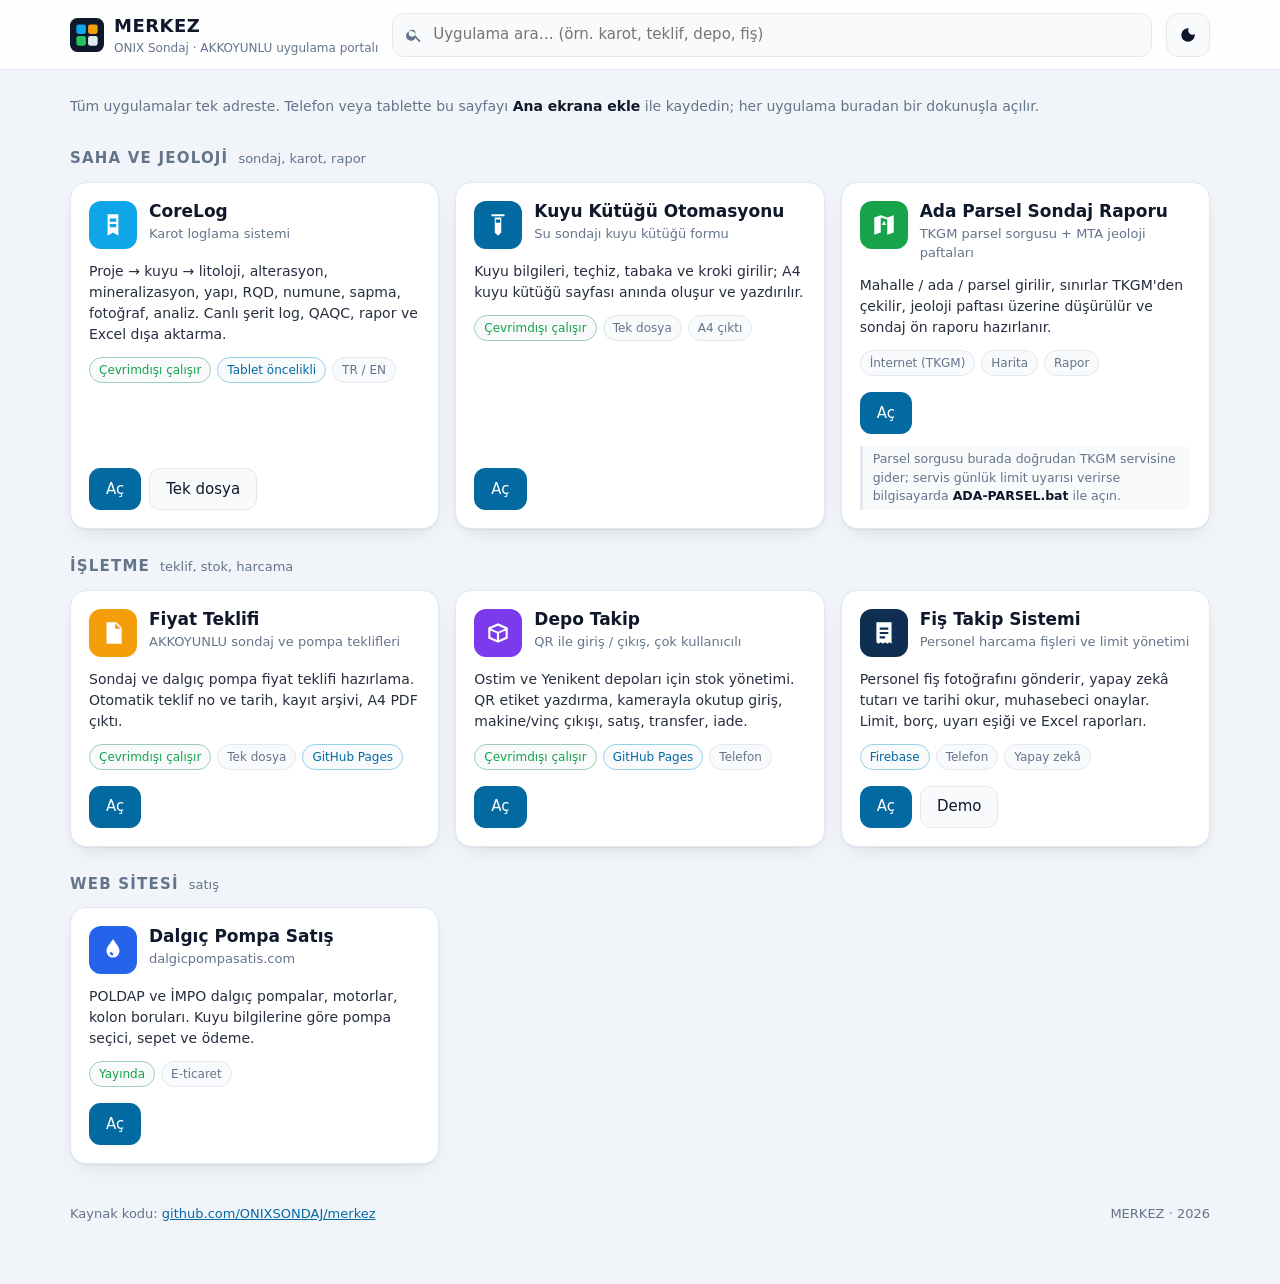
==== index.html @ 45be014b "MERKEZ portali: CoreLog, Kuyu Kutugu, Ada Parsel, Fis Takip demo ve canli uygulama baglantilari Co-A" ====
<!DOCTYPE html>
<html lang="tr">
<head>
<meta charset="UTF-8">
<meta name="viewport" content="width=device-width, initial-scale=1, viewport-fit=cover">
<meta name="theme-color" content="#0f172a">
<meta name="apple-mobile-web-app-capable" content="yes">
<meta name="apple-mobile-web-app-title" content="MERKEZ">
<title>MERKEZ — Uygulama Portalı</title>
<link rel="icon" href="data:image/svg+xml,%3Csvg xmlns='http://www.w3.org/2000/svg' viewBox='0 0 32 32'%3E%3Crect width='32' height='32' rx='7' fill='%230f172a'/%3E%3Crect x='6' y='6' width='9' height='9' rx='2' fill='%230ea5e9'/%3E%3Crect x='17' y='6' width='9' height='9' rx='2' fill='%23f59e0b'/%3E%3Crect x='6' y='17' width='9' height='9' rx='2' fill='%2322c55e'/%3E%3Crect x='17' y='17' width='9' height='9' rx='2' fill='%23e2e8f0'/%3E%3C/svg%3E">
<script>try{var th=localStorage.getItem("merkez.theme");if(th==="dark"||th==="light")document.documentElement.dataset.theme=th;}catch(e){}</script>
<style>
:root{
  --bg:#f1f5f9;--panel:#ffffff;--line:#e2e8f0;--text:#0f172a;--muted:#64748b;--soft:#f8fafc;
  --accent:#0ea5e9;--accent-2:#0369a1;--ok:#16a34a;--warn:#d97706;--danger:#dc2626;
  --shadow:0 1px 2px rgba(15,23,42,.06),0 8px 24px -12px rgba(15,23,42,.18);
}
@media (prefers-color-scheme: dark){
  :root:not([data-theme="light"]){
    --bg:#0b1220;--panel:#111a2e;--line:#243047;--text:#e5e7eb;--muted:#94a3b8;--soft:#0f172a;
    --shadow:0 1px 2px rgba(0,0,0,.4),0 10px 30px -12px rgba(0,0,0,.6);
  }
}
:root[data-theme="dark"]{
  --bg:#0b1220;--panel:#111a2e;--line:#243047;--text:#e5e7eb;--muted:#94a3b8;--soft:#0f172a;
  --shadow:0 1px 2px rgba(0,0,0,.4),0 10px 30px -12px rgba(0,0,0,.6);
}
*{box-sizing:border-box}
html,body{margin:0;background:var(--bg);color:var(--text);font:15px/1.5 system-ui,-apple-system,"Segoe UI",Roboto,sans-serif;-webkit-text-size-adjust:100%}
a{color:inherit}
.top{position:sticky;top:0;z-index:5;background:color-mix(in srgb,var(--panel) 88%,transparent);backdrop-filter:blur(10px);border-bottom:1px solid var(--line)}
.top-in{max-width:1180px;margin:0 auto;padding:12px 20px;display:flex;align-items:center;gap:14px;flex-wrap:wrap}
.brand{display:flex;align-items:center;gap:10px;font-weight:800;font-size:18px;letter-spacing:.5px;text-decoration:none}
.brand svg{width:34px;height:34px}
.brand small{display:block;font-weight:500;font-size:12px;color:var(--muted);letter-spacing:0}
.search{flex:1;min-width:200px;display:flex;align-items:center;gap:8px;background:var(--soft);border:1px solid var(--line);border-radius:12px;padding:0 12px;height:44px}
.search input{flex:1;border:0;background:transparent;color:inherit;font:inherit;outline:none;min-width:0}
.search svg{width:18px;height:18px;fill:var(--muted);flex:none}
.icon-btn{height:44px;min-width:44px;border:1px solid var(--line);background:var(--soft);border-radius:12px;color:inherit;cursor:pointer;display:inline-flex;align-items:center;justify-content:center;gap:6px;padding:0 12px;font:inherit}
.icon-btn svg{width:18px;height:18px;fill:currentColor}
.wrap{max-width:1180px;margin:0 auto;padding:20px 20px 60px}
.hero{padding:6px 0 4px;color:var(--muted);font-size:14px}
.hero b{color:var(--text)}
.sec{margin:26px 0 12px;display:flex;align-items:baseline;gap:10px}
.sec h2{margin:0;font-size:15px;text-transform:uppercase;letter-spacing:1.2px;color:var(--muted);font-weight:700}
.sec span{font-size:13px;color:var(--muted)}
.grid{display:grid;grid-template-columns:repeat(auto-fill,minmax(300px,1fr));gap:16px}
.card{background:var(--panel);border:1px solid var(--line);border-radius:16px;padding:18px;display:flex;flex-direction:column;gap:12px;box-shadow:var(--shadow);transition:transform .15s,border-color .15s}
.card:hover{transform:translateY(-2px);border-color:color-mix(in srgb,var(--accent) 45%,var(--line))}
.card.hide{display:none}
.card-h{display:flex;gap:12px;align-items:flex-start}
.ic{width:48px;height:48px;border-radius:12px;display:grid;place-items:center;flex:none;color:#fff}
.ic svg{width:26px;height:26px;fill:currentColor}
.card h3{margin:0;font-size:17px;line-height:1.25}
.card .sub{color:var(--muted);font-size:13px;margin-top:2px}
.card p{margin:0;color:var(--text);font-size:14px;opacity:.9}
.tags{display:flex;flex-wrap:wrap;gap:6px}
.tag{font-size:12px;padding:3px 9px;border-radius:999px;border:1px solid var(--line);background:var(--soft);color:var(--muted)}
.tag.ok{color:var(--ok);border-color:color-mix(in srgb,var(--ok) 35%,var(--line))}
.tag.warn{color:var(--warn);border-color:color-mix(in srgb,var(--warn) 35%,var(--line))}
.tag.info{color:var(--accent-2);border-color:color-mix(in srgb,var(--accent) 35%,var(--line))}
.acts{display:flex;gap:8px;flex-wrap:wrap;margin-top:auto;padding-top:4px}
.btn{display:inline-flex;align-items:center;justify-content:center;gap:6px;height:42px;padding:0 16px;border-radius:11px;border:1px solid var(--line);background:var(--soft);color:inherit;text-decoration:none;font-weight:600;font-size:14px;cursor:pointer;font:inherit}
.btn.primary{background:var(--accent-2);border-color:var(--accent-2);color:#fff}
.btn.primary:hover{background:#075985}
.note{font-size:12.5px;color:var(--muted);border-left:3px solid var(--line);padding:4px 10px;background:var(--soft);border-radius:0 8px 8px 0}
.note b{color:var(--text)}
.empty{display:none;text-align:center;color:var(--muted);padding:40px}
.foot{margin-top:40px;color:var(--muted);font-size:13px;display:flex;gap:16px;flex-wrap:wrap;justify-content:space-between}
.foot a{color:var(--accent-2)}
@media (max-width:640px){.top-in{padding:10px 14px}.wrap{padding:14px 14px 50px}.grid{grid-template-columns:1fr}.brand small{display:none}}
</style>
</head>
<body>
<header class="top">
  <div class="top-in">
    <a class="brand" href="./">
      <svg viewBox="0 0 32 32" aria-hidden="true"><rect width="32" height="32" rx="7" fill="#0f172a"/><rect x="6" y="6" width="9" height="9" rx="2" fill="#0ea5e9"/><rect x="17" y="6" width="9" height="9" rx="2" fill="#f59e0b"/><rect x="6" y="17" width="9" height="9" rx="2" fill="#22c55e"/><rect x="17" y="17" width="9" height="9" rx="2" fill="#e2e8f0"/></svg>
      <div>MERKEZ<small>ONIX Sondaj · AKKOYUNLU uygulama portalı</small></div>
    </a>
    <label class="search">
      <svg viewBox="0 0 24 24"><path d="M15.5 14h-.8l-.3-.3A6.5 6.5 0 1 0 14 15.5l.3.3v.8l5 5 1.5-1.5-5-5zm-6 0a4.5 4.5 0 1 1 0-9 4.5 4.5 0 0 1 0 9z"/></svg>
      <input id="q" type="search" placeholder="Uygulama ara… (örn. karot, teklif, depo, fiş)" autocomplete="off">
    </label>
    <button class="icon-btn" id="theme" title="Açık / koyu tema"><svg viewBox="0 0 24 24"><path d="M12 3a9 9 0 1 0 9 9c0-.5 0-.9-.1-1.3A5.5 5.5 0 0 1 13.3 3.1 9 9 0 0 0 12 3z"/></svg></button>
  </div>
</header>

<main class="wrap">
  <div class="hero">Tüm uygulamalar tek adreste. Telefon veya tablette bu sayfayı <b>Ana ekrana ekle</b> ile kaydedin; her uygulama buradan bir dokunuşla açılır.</div>

  <div class="sec"><h2>Saha ve Jeoloji</h2><span>sondaj, karot, rapor</span></div>
  <div class="grid">

    <article class="card" data-k="corelog karot loglama rqd jeoteknik numune qaqc jorc litoloji tablet">
      <div class="card-h">
        <div class="ic" style="background:#0ea5e9"><svg viewBox="0 0 24 24"><path d="M7 2h10v20l-5-3-5 3zM9 6v3h6V6zm0 5v3h6v-3z"/></svg></div>
        <div><h3>CoreLog</h3><div class="sub">Karot loglama sistemi</div></div>
      </div>
      <p>Proje → kuyu → litoloji, alterasyon, mineralizasyon, yapı, RQD, numune, sapma, fotoğraf, analiz. Canlı şerit log, QAQC, rapor ve Excel dışa aktarma.</p>
      <div class="tags"><span class="tag ok">Çevrimdışı çalışır</span><span class="tag info">Tablet öncelikli</span><span class="tag">TR / EN</span></div>
      <div class="acts">
        <a class="btn primary" href="apps/corelog/">Aç</a>
        <a class="btn" href="apps/corelog/CoreLog.html" title="Tek dosya sürümü">Tek dosya</a>
      </div>
    </article>

    <article class="card" data-k="kuyu kütüğü kutugu otomasyon su sondaj a4 form">
      <div class="card-h">
        <div class="ic" style="background:#0369a1"><svg viewBox="0 0 24 24"><path d="M6 2h12v2H6zm3 3h6v14l-3 3-3-3zm1 2v3h4V7z"/></svg></div>
        <div><h3>Kuyu Kütüğü Otomasyonu</h3><div class="sub">Su sondajı kuyu kütüğü formu</div></div>
      </div>
      <p>Kuyu bilgileri, teçhiz, tabaka ve kroki girilir; A4 kuyu kütüğü sayfası anında oluşur ve yazdırılır.</p>
      <div class="tags"><span class="tag ok">Çevrimdışı çalışır</span><span class="tag">Tek dosya</span><span class="tag">A4 çıktı</span></div>
      <div class="acts"><a class="btn primary" href="apps/kuyu-kutugu/">Aç</a></div>
    </article>

    <article class="card" data-k="ada parsel tkgm tapu pafta jeoloji harita sondaj raporu">
      <div class="card-h">
        <div class="ic" style="background:#16a34a"><svg viewBox="0 0 24 24"><path d="M3 5l6-2 6 2 6-2v16l-6 2-6-2-6 2zm6 0v14l6 2V7zM12 8l2 4h-4z"/></svg></div>
        <div><h3>Ada Parsel Sondaj Raporu</h3><div class="sub">TKGM parsel sorgusu + MTA jeoloji paftaları</div></div>
      </div>
      <p>Mahalle / ada / parsel girilir, sınırlar TKGM'den çekilir, jeoloji paftası üzerine düşürülür ve sondaj ön raporu hazırlanır.</p>
      <div class="tags"><span class="tag">İnternet (TKGM)</span><span class="tag">Harita</span><span class="tag">Rapor</span></div>
      <div class="acts"><a class="btn primary" href="apps/ada-parsel/">Aç</a></div>
      <div class="note">Parsel sorgusu burada doğrudan TKGM servisine gider; servis günlük limit uyarısı verirse bilgisayarda <b>ADA-PARSEL.bat</b> ile açın.</div>
    </article>
  </div>

  <div class="sec"><h2>İşletme</h2><span>teklif, stok, harcama</span></div>
  <div class="grid">

    <article class="card" data-k="fiyat teklifi akkoyunlu sondaj pompa pdf teklif">
      <div class="card-h">
        <div class="ic" style="background:#f59e0b"><svg viewBox="0 0 24 24"><path d="M6 2h9l5 5v15H6zm8 1v5h5zM8 12h8v2H8zm0 4h8v2H8z"/></svg></div>
        <div><h3>Fiyat Teklifi</h3><div class="sub">AKKOYUNLU sondaj ve pompa teklifleri</div></div>
      </div>
      <p>Sondaj ve dalgıç pompa fiyat teklifi hazırlama. Otomatik teklif no ve tarih, kayıt arşivi, A4 PDF çıktı.</p>
      <div class="tags"><span class="tag ok">Çevrimdışı çalışır</span><span class="tag">Tek dosya</span><span class="tag info">GitHub Pages</span></div>
      <div class="acts"><a class="btn primary" href="https://onixsondaj.github.io/fiyat-teklifi/">Aç</a></div>
    </article>

    <article class="card" data-k="depo takip stok qr ostim yenikent malzeme">
      <div class="card-h">
        <div class="ic" style="background:#7c3aed"><svg viewBox="0 0 24 24"><path d="M3 7l9-4 9 4v10l-9 4-9-4zm9-1.8L5.5 8 12 10.8 18.5 8zM5 9.6v6.2l6 2.7v-6.2zm14 0-6 2.7v6.2l6-2.7z"/></svg></div>
        <div><h3>Depo Takip</h3><div class="sub">QR ile giriş / çıkış, çok kullanıcılı</div></div>
      </div>
      <p>Ostim ve Yenikent depoları için stok yönetimi. QR etiket yazdırma, kamerayla okutup giriş, makine/vinç çıkışı, satış, transfer, iade.</p>
      <div class="tags"><span class="tag ok">Çevrimdışı çalışır</span><span class="tag info">GitHub Pages</span><span class="tag">Telefon</span></div>
      <div class="acts"><a class="btn primary" href="https://onixsondaj.github.io/depo-takip-/">Aç</a></div>
    </article>

    <article class="card" data-k="fiş takip fis harcama personel muhasebe limit gemini firebase">
      <div class="card-h">
        <div class="ic" style="background:#0f2f52"><svg viewBox="0 0 24 24"><path d="M5 2h14v20l-2-1.5L15 22l-2-1.5L11 22l-2-1.5L7 22l-2-1.5zm3 5v2h8V7zm0 4v2h8v-2zm0 4v2h5v-2z"/></svg></div>
        <div><h3>Fiş Takip Sistemi</h3><div class="sub">Personel harcama fişleri ve limit yönetimi</div></div>
      </div>
      <p>Personel fiş fotoğrafını gönderir, yapay zekâ tutarı ve tarihi okur, muhasebeci onaylar. Limit, borç, uyarı eşiği ve Excel raporları.</p>
      <div class="tags"><span class="tag info">Firebase</span><span class="tag">Telefon</span><span class="tag">Yapay zekâ</span></div>
      <div class="acts">
        <a class="btn primary" href="https://fis-takip-2697a.web.app/">Aç</a>
        <a class="btn" href="apps/fis-takip/" title="Örnek verilerle, giriş gerektirmez">Demo</a>
      </div>
    </article>
  </div>

  <div class="sec"><h2>Web Sitesi</h2><span>satış</span></div>
  <div class="grid">

    <article class="card" data-k="dalgıç pompa satış e-ticaret poldap impo">
      <div class="card-h">
        <div class="ic" style="background:#2563eb"><svg viewBox="0 0 24 24"><path d="M12 2c-3 4-6 7.5-6 11a6 6 0 0 0 12 0c0-3.5-3-7-6-11zm0 15a3 3 0 0 1-3-3h2a1 1 0 0 0 1 1z"/></svg></div>
        <div><h3>Dalgıç Pompa Satış</h3><div class="sub">dalgicpompasatis.com</div></div>
      </div>
      <p>POLDAP ve İMPO dalgıç pompalar, motorlar, kolon boruları. Kuyu bilgilerine göre pompa seçici, sepet ve ödeme.</p>
      <div class="tags"><span class="tag ok">Yayında</span><span class="tag">E-ticaret</span></div>
      <div class="acts"><a class="btn primary" href="https://www.dalgicpompasatis.com/">Aç</a></div>
    </article>
  </div>

  <div class="empty" id="empty">Aramanıza uyan uygulama yok.</div>

  <footer class="foot">
    <span>Kaynak kodu: <a href="https://github.com/ONIXSONDAJ/merkez">github.com/ONIXSONDAJ/merkez</a></span>
    <span id="year"></span>
  </footer>
</main>

<script>
(function(){
  var q = document.getElementById('q');
  var cards = Array.prototype.slice.call(document.querySelectorAll('.card'));
  function norm(s){ return (s||'').toLocaleLowerCase('tr'); }
  q.addEventListener('input', function(){
    var v = norm(q.value.trim()), n = 0;
    cards.forEach(function(c){
      var hit = !v || norm(c.textContent + ' ' + c.dataset.k).indexOf(v) >= 0;
      c.classList.toggle('hide', !hit); if (hit) n++;
    });
    document.querySelectorAll('.sec').forEach(function(s){
      var g = s.nextElementSibling;
      var any = g && g.querySelector('.card:not(.hide)');
      s.style.display = any ? '' : 'none'; if (g) g.style.display = any ? '' : 'none';
    });
    document.getElementById('empty').style.display = n ? 'none' : 'block';
  });
  document.getElementById('theme').addEventListener('click', function(){
    var cur = document.documentElement.dataset.theme;
    var dark = cur ? cur === 'dark' : matchMedia('(prefers-color-scheme: dark)').matches;
    var next = dark ? 'light' : 'dark';
    document.documentElement.dataset.theme = next;
    try { localStorage.setItem('merkez.theme', next); } catch(e){}
  });
  document.getElementById('year').textContent = 'MERKEZ · ' + new Date().getFullYear();
})();
</script>
</body>
</html>
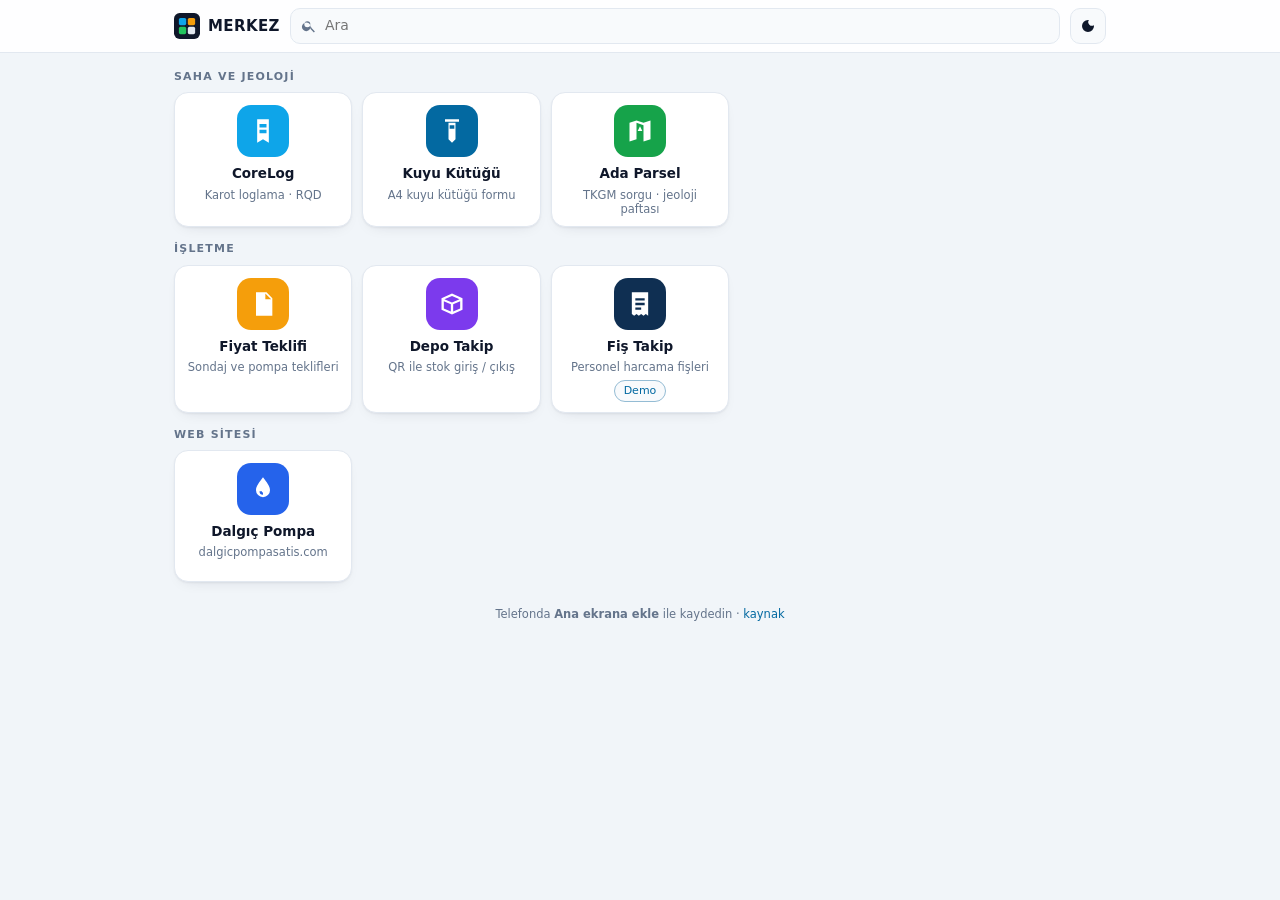
==== commit 92792f66: "Portal: kompakt simge izgarasi, telefonda tek ekrana sigar Co-Authored-By: Claude Fable 5.1 <noreply" ====
--- a/index.html
+++ b/index.html
@@ -12,194 +12,152 @@
 <style>
 :root{
   --bg:#f1f5f9;--panel:#ffffff;--line:#e2e8f0;--text:#0f172a;--muted:#64748b;--soft:#f8fafc;
-  --accent:#0ea5e9;--accent-2:#0369a1;--ok:#16a34a;--warn:#d97706;--danger:#dc2626;
-  --shadow:0 1px 2px rgba(15,23,42,.06),0 8px 24px -12px rgba(15,23,42,.18);
+  --accent:#0369a1;
+  --shadow:0 1px 2px rgba(15,23,42,.05),0 6px 16px -10px rgba(15,23,42,.18);
 }
 @media (prefers-color-scheme: dark){
   :root:not([data-theme="light"]){
     --bg:#0b1220;--panel:#111a2e;--line:#243047;--text:#e5e7eb;--muted:#94a3b8;--soft:#0f172a;
-    --shadow:0 1px 2px rgba(0,0,0,.4),0 10px 30px -12px rgba(0,0,0,.6);
+    --shadow:0 1px 2px rgba(0,0,0,.4),0 8px 20px -12px rgba(0,0,0,.6);
   }
 }
 :root[data-theme="dark"]{
   --bg:#0b1220;--panel:#111a2e;--line:#243047;--text:#e5e7eb;--muted:#94a3b8;--soft:#0f172a;
-  --shadow:0 1px 2px rgba(0,0,0,.4),0 10px 30px -12px rgba(0,0,0,.6);
+  --shadow:0 1px 2px rgba(0,0,0,.4),0 8px 20px -12px rgba(0,0,0,.6);
 }
 *{box-sizing:border-box}
-html,body{margin:0;background:var(--bg);color:var(--text);font:15px/1.5 system-ui,-apple-system,"Segoe UI",Roboto,sans-serif;-webkit-text-size-adjust:100%}
-a{color:inherit}
-.top{position:sticky;top:0;z-index:5;background:color-mix(in srgb,var(--panel) 88%,transparent);backdrop-filter:blur(10px);border-bottom:1px solid var(--line)}
-.top-in{max-width:1180px;margin:0 auto;padding:12px 20px;display:flex;align-items:center;gap:14px;flex-wrap:wrap}
-.brand{display:flex;align-items:center;gap:10px;font-weight:800;font-size:18px;letter-spacing:.5px;text-decoration:none}
-.brand svg{width:34px;height:34px}
-.brand small{display:block;font-weight:500;font-size:12px;color:var(--muted);letter-spacing:0}
-.search{flex:1;min-width:200px;display:flex;align-items:center;gap:8px;background:var(--soft);border:1px solid var(--line);border-radius:12px;padding:0 12px;height:44px}
-.search input{flex:1;border:0;background:transparent;color:inherit;font:inherit;outline:none;min-width:0}
-.search svg{width:18px;height:18px;fill:var(--muted);flex:none}
-.icon-btn{height:44px;min-width:44px;border:1px solid var(--line);background:var(--soft);border-radius:12px;color:inherit;cursor:pointer;display:inline-flex;align-items:center;justify-content:center;gap:6px;padding:0 12px;font:inherit}
-.icon-btn svg{width:18px;height:18px;fill:currentColor}
-.wrap{max-width:1180px;margin:0 auto;padding:20px 20px 60px}
-.hero{padding:6px 0 4px;color:var(--muted);font-size:14px}
-.hero b{color:var(--text)}
-.sec{margin:26px 0 12px;display:flex;align-items:baseline;gap:10px}
-.sec h2{margin:0;font-size:15px;text-transform:uppercase;letter-spacing:1.2px;color:var(--muted);font-weight:700}
-.sec span{font-size:13px;color:var(--muted)}
-.grid{display:grid;grid-template-columns:repeat(auto-fill,minmax(300px,1fr));gap:16px}
-.card{background:var(--panel);border:1px solid var(--line);border-radius:16px;padding:18px;display:flex;flex-direction:column;gap:12px;box-shadow:var(--shadow);transition:transform .15s,border-color .15s}
-.card:hover{transform:translateY(-2px);border-color:color-mix(in srgb,var(--accent) 45%,var(--line))}
-.card.hide{display:none}
-.card-h{display:flex;gap:12px;align-items:flex-start}
-.ic{width:48px;height:48px;border-radius:12px;display:grid;place-items:center;flex:none;color:#fff}
-.ic svg{width:26px;height:26px;fill:currentColor}
-.card h3{margin:0;font-size:17px;line-height:1.25}
-.card .sub{color:var(--muted);font-size:13px;margin-top:2px}
-.card p{margin:0;color:var(--text);font-size:14px;opacity:.9}
-.tags{display:flex;flex-wrap:wrap;gap:6px}
-.tag{font-size:12px;padding:3px 9px;border-radius:999px;border:1px solid var(--line);background:var(--soft);color:var(--muted)}
-.tag.ok{color:var(--ok);border-color:color-mix(in srgb,var(--ok) 35%,var(--line))}
-.tag.warn{color:var(--warn);border-color:color-mix(in srgb,var(--warn) 35%,var(--line))}
-.tag.info{color:var(--accent-2);border-color:color-mix(in srgb,var(--accent) 35%,var(--line))}
-.acts{display:flex;gap:8px;flex-wrap:wrap;margin-top:auto;padding-top:4px}
-.btn{display:inline-flex;align-items:center;justify-content:center;gap:6px;height:42px;padding:0 16px;border-radius:11px;border:1px solid var(--line);background:var(--soft);color:inherit;text-decoration:none;font-weight:600;font-size:14px;cursor:pointer;font:inherit}
-.btn.primary{background:var(--accent-2);border-color:var(--accent-2);color:#fff}
-.btn.primary:hover{background:#075985}
-.note{font-size:12.5px;color:var(--muted);border-left:3px solid var(--line);padding:4px 10px;background:var(--soft);border-radius:0 8px 8px 0}
-.note b{color:var(--text)}
-.empty{display:none;text-align:center;color:var(--muted);padding:40px}
-.foot{margin-top:40px;color:var(--muted);font-size:13px;display:flex;gap:16px;flex-wrap:wrap;justify-content:space-between}
-.foot a{color:var(--accent-2)}
-@media (max-width:640px){.top-in{padding:10px 14px}.wrap{padding:14px 14px 50px}.grid{grid-template-columns:1fr}.brand small{display:none}}
+html,body{margin:0;background:var(--bg);color:var(--text);font:14px/1.4 system-ui,-apple-system,"Segoe UI",Roboto,sans-serif;-webkit-text-size-adjust:100%}
+a{color:inherit;text-decoration:none}
+
+.top{position:sticky;top:0;z-index:5;background:color-mix(in srgb,var(--panel) 90%,transparent);backdrop-filter:blur(10px);border-bottom:1px solid var(--line)}
+.top-in{max-width:960px;margin:0 auto;padding:8px 14px;display:flex;align-items:center;gap:10px}
+.brand{display:flex;align-items:center;gap:8px;font-weight:800;font-size:15px;letter-spacing:.4px;flex:none}
+.brand svg{width:26px;height:26px}
+.search{flex:1;min-width:0;display:flex;align-items:center;gap:6px;background:var(--soft);border:1px solid var(--line);border-radius:10px;padding:0 10px;height:36px}
+.search input{flex:1;border:0;background:transparent;color:inherit;font:inherit;font-size:14px;outline:none;min-width:0}
+.search svg{width:16px;height:16px;fill:var(--muted);flex:none}
+.icon-btn{height:36px;width:36px;flex:none;border:1px solid var(--line);background:var(--soft);border-radius:10px;color:inherit;cursor:pointer;display:inline-flex;align-items:center;justify-content:center;padding:0;font:inherit}
+.icon-btn svg{width:16px;height:16px;fill:currentColor}
+
+.wrap{max-width:960px;margin:0 auto;padding:12px 14px 40px}
+.sec{margin:14px 0 8px;font-size:11px;text-transform:uppercase;letter-spacing:1.2px;color:var(--muted);font-weight:700}
+.sec:first-child{margin-top:4px}
+.grid{display:grid;grid-template-columns:repeat(auto-fill,minmax(150px,1fr));gap:10px}
+@media (max-width:520px){.grid{grid-template-columns:repeat(3,1fr);gap:8px}.tile{padding:10px 6px 8px;min-height:118px;gap:4px}.ic{width:44px;height:44px;border-radius:12px}.ic svg{width:24px;height:24px}.tile h3{font-size:12.5px}.tile .sub{font-size:10.5px}.tile .alt{font-size:10px;padding:1px 7px}}
+.tile{position:relative;background:var(--panel);border:1px solid var(--line);border-radius:14px;padding:12px 10px 10px;display:flex;flex-direction:column;align-items:center;text-align:center;gap:6px;box-shadow:var(--shadow);transition:transform .12s,border-color .12s;min-height:132px}
+.tile:active{transform:scale(.97)}
+@media (hover:hover){.tile:hover{transform:translateY(-2px);border-color:color-mix(in srgb,var(--accent) 45%,var(--line))}}
+.tile.hide{display:none}
+.tile .main{position:absolute;inset:0;border-radius:14px}
+.ic{width:52px;height:52px;border-radius:14px;display:grid;place-items:center;color:#fff;flex:none}
+.ic svg{width:28px;height:28px;fill:currentColor}
+.tile h3{margin:2px 0 0;font-size:13.5px;line-height:1.2;font-weight:700}
+.tile .sub{color:var(--muted);font-size:11.5px;line-height:1.25}
+.tile .alt{position:relative;z-index:1;margin-top:auto;font-size:11px;color:var(--accent);border:1px solid color-mix(in srgb,var(--accent) 35%,var(--line));border-radius:999px;padding:2px 9px;background:var(--soft)}
+.tile .ext{position:absolute;top:8px;right:8px;width:14px;height:14px;fill:var(--muted);opacity:.6}
+.empty{display:none;text-align:center;color:var(--muted);padding:30px 0;font-size:13px}
+.foot{margin-top:24px;color:var(--muted);font-size:11.5px;text-align:center}
+.foot a{color:var(--accent)}
 </style>
 </head>
 <body>
 <header class="top">
   <div class="top-in">
-    <a class="brand" href="./">
+    <a class="brand" href="./" aria-label="MERKEZ">
       <svg viewBox="0 0 32 32" aria-hidden="true"><rect width="32" height="32" rx="7" fill="#0f172a"/><rect x="6" y="6" width="9" height="9" rx="2" fill="#0ea5e9"/><rect x="17" y="6" width="9" height="9" rx="2" fill="#f59e0b"/><rect x="6" y="17" width="9" height="9" rx="2" fill="#22c55e"/><rect x="17" y="17" width="9" height="9" rx="2" fill="#e2e8f0"/></svg>
-      <div>MERKEZ<small>ONIX Sondaj · AKKOYUNLU uygulama portalı</small></div>
+      <span>MERKEZ</span>
     </a>
     <label class="search">
       <svg viewBox="0 0 24 24"><path d="M15.5 14h-.8l-.3-.3A6.5 6.5 0 1 0 14 15.5l.3.3v.8l5 5 1.5-1.5-5-5zm-6 0a4.5 4.5 0 1 1 0-9 4.5 4.5 0 0 1 0 9z"/></svg>
-      <input id="q" type="search" placeholder="Uygulama ara… (örn. karot, teklif, depo, fiş)" autocomplete="off">
+      <input id="q" type="search" placeholder="Ara" autocomplete="off">
     </label>
     <button class="icon-btn" id="theme" title="Açık / koyu tema"><svg viewBox="0 0 24 24"><path d="M12 3a9 9 0 1 0 9 9c0-.5 0-.9-.1-1.3A5.5 5.5 0 0 1 13.3 3.1 9 9 0 0 0 12 3z"/></svg></button>
   </div>
 </header>
 
 <main class="wrap">
-  <div class="hero">Tüm uygulamalar tek adreste. Telefon veya tablette bu sayfayı <b>Ana ekrana ekle</b> ile kaydedin; her uygulama buradan bir dokunuşla açılır.</div>
 
-  <div class="sec"><h2>Saha ve Jeoloji</h2><span>sondaj, karot, rapor</span></div>
+  <div class="sec">Saha ve Jeoloji</div>
   <div class="grid">
 
-    <article class="card" data-k="corelog karot loglama rqd jeoteknik numune qaqc jorc litoloji tablet">
-      <div class="card-h">
-        <div class="ic" style="background:#0ea5e9"><svg viewBox="0 0 24 24"><path d="M7 2h10v20l-5-3-5 3zM9 6v3h6V6zm0 5v3h6v-3z"/></svg></div>
-        <div><h3>CoreLog</h3><div class="sub">Karot loglama sistemi</div></div>
-      </div>
-      <p>Proje → kuyu → litoloji, alterasyon, mineralizasyon, yapı, RQD, numune, sapma, fotoğraf, analiz. Canlı şerit log, QAQC, rapor ve Excel dışa aktarma.</p>
-      <div class="tags"><span class="tag ok">Çevrimdışı çalışır</span><span class="tag info">Tablet öncelikli</span><span class="tag">TR / EN</span></div>
-      <div class="acts">
-        <a class="btn primary" href="apps/corelog/">Aç</a>
-        <a class="btn" href="apps/corelog/CoreLog.html" title="Tek dosya sürümü">Tek dosya</a>
-      </div>
-    </article>
+    <div class="tile" data-k="corelog karot loglama rqd jeoteknik numune qaqc litoloji">
+      <a class="main" href="apps/corelog/" aria-label="CoreLog"></a>
+      <div class="ic" style="background:#0ea5e9"><svg viewBox="0 0 24 24"><path d="M7 2h10v20l-5-3-5 3zM9 6v3h6V6zm0 5v3h6v-3z"/></svg></div>
+      <h3>CoreLog</h3>
+      <div class="sub">Karot loglama · RQD</div>
+    </div>
 
-    <article class="card" data-k="kuyu kütüğü kutugu otomasyon su sondaj a4 form">
-      <div class="card-h">
-        <div class="ic" style="background:#0369a1"><svg viewBox="0 0 24 24"><path d="M6 2h12v2H6zm3 3h6v14l-3 3-3-3zm1 2v3h4V7z"/></svg></div>
-        <div><h3>Kuyu Kütüğü Otomasyonu</h3><div class="sub">Su sondajı kuyu kütüğü formu</div></div>
-      </div>
-      <p>Kuyu bilgileri, teçhiz, tabaka ve kroki girilir; A4 kuyu kütüğü sayfası anında oluşur ve yazdırılır.</p>
-      <div class="tags"><span class="tag ok">Çevrimdışı çalışır</span><span class="tag">Tek dosya</span><span class="tag">A4 çıktı</span></div>
-      <div class="acts"><a class="btn primary" href="apps/kuyu-kutugu/">Aç</a></div>
-    </article>
+    <div class="tile" data-k="kuyu kütüğü kutugu otomasyon su sondaj a4 form">
+      <a class="main" href="apps/kuyu-kutugu/" aria-label="Kuyu Kütüğü"></a>
+      <div class="ic" style="background:#0369a1"><svg viewBox="0 0 24 24"><path d="M6 2h12v2H6zm3 3h6v14l-3 3-3-3zm1 2v3h4V7z"/></svg></div>
+      <h3>Kuyu Kütüğü</h3>
+      <div class="sub">A4 kuyu kütüğü formu</div>
+    </div>
 
-    <article class="card" data-k="ada parsel tkgm tapu pafta jeoloji harita sondaj raporu">
-      <div class="card-h">
-        <div class="ic" style="background:#16a34a"><svg viewBox="0 0 24 24"><path d="M3 5l6-2 6 2 6-2v16l-6 2-6-2-6 2zm6 0v14l6 2V7zM12 8l2 4h-4z"/></svg></div>
-        <div><h3>Ada Parsel Sondaj Raporu</h3><div class="sub">TKGM parsel sorgusu + MTA jeoloji paftaları</div></div>
-      </div>
-      <p>Mahalle / ada / parsel girilir, sınırlar TKGM'den çekilir, jeoloji paftası üzerine düşürülür ve sondaj ön raporu hazırlanır.</p>
-      <div class="tags"><span class="tag">İnternet (TKGM)</span><span class="tag">Harita</span><span class="tag">Rapor</span></div>
-      <div class="acts"><a class="btn primary" href="apps/ada-parsel/">Aç</a></div>
-      <div class="note">Parsel sorgusu burada doğrudan TKGM servisine gider; servis günlük limit uyarısı verirse bilgisayarda <b>ADA-PARSEL.bat</b> ile açın.</div>
-    </article>
+    <div class="tile" data-k="ada parsel tkgm tapu pafta jeoloji harita sondaj raporu">
+      <a class="main" href="apps/ada-parsel/" aria-label="Ada Parsel"></a>
+      <div class="ic" style="background:#16a34a"><svg viewBox="0 0 24 24"><path d="M3 5l6-2 6 2 6-2v16l-6 2-6-2-6 2zm6 0v14l6 2V7zM12 8l2 4h-4z"/></svg></div>
+      <h3>Ada Parsel</h3>
+      <div class="sub">TKGM sorgu · jeoloji paftası</div>
+    </div>
   </div>
 
-  <div class="sec"><h2>İşletme</h2><span>teklif, stok, harcama</span></div>
+  <div class="sec">İşletme</div>
   <div class="grid">
 
-    <article class="card" data-k="fiyat teklifi akkoyunlu sondaj pompa pdf teklif">
-      <div class="card-h">
-        <div class="ic" style="background:#f59e0b"><svg viewBox="0 0 24 24"><path d="M6 2h9l5 5v15H6zm8 1v5h5zM8 12h8v2H8zm0 4h8v2H8z"/></svg></div>
-        <div><h3>Fiyat Teklifi</h3><div class="sub">AKKOYUNLU sondaj ve pompa teklifleri</div></div>
-      </div>
-      <p>Sondaj ve dalgıç pompa fiyat teklifi hazırlama. Otomatik teklif no ve tarih, kayıt arşivi, A4 PDF çıktı.</p>
-      <div class="tags"><span class="tag ok">Çevrimdışı çalışır</span><span class="tag">Tek dosya</span><span class="tag info">GitHub Pages</span></div>
-      <div class="acts"><a class="btn primary" href="https://onixsondaj.github.io/fiyat-teklifi/">Aç</a></div>
-    </article>
+    <div class="tile" data-k="fiyat teklifi akkoyunlu sondaj pompa pdf teklif">
+      <a class="main" href="https://onixsondaj.github.io/fiyat-teklifi/" aria-label="Fiyat Teklifi"></a>
+      <div class="ic" style="background:#f59e0b"><svg viewBox="0 0 24 24"><path d="M6 2h9l5 5v15H6zm8 1v5h5zM8 12h8v2H8zm0 4h8v2H8z"/></svg></div>
+      <h3>Fiyat Teklifi</h3>
+      <div class="sub">Sondaj ve pompa teklifleri</div>
+    </div>
 
-    <article class="card" data-k="depo takip stok qr ostim yenikent malzeme">
-      <div class="card-h">
-        <div class="ic" style="background:#7c3aed"><svg viewBox="0 0 24 24"><path d="M3 7l9-4 9 4v10l-9 4-9-4zm9-1.8L5.5 8 12 10.8 18.5 8zM5 9.6v6.2l6 2.7v-6.2zm14 0-6 2.7v6.2l6-2.7z"/></svg></div>
-        <div><h3>Depo Takip</h3><div class="sub">QR ile giriş / çıkış, çok kullanıcılı</div></div>
-      </div>
-      <p>Ostim ve Yenikent depoları için stok yönetimi. QR etiket yazdırma, kamerayla okutup giriş, makine/vinç çıkışı, satış, transfer, iade.</p>
-      <div class="tags"><span class="tag ok">Çevrimdışı çalışır</span><span class="tag info">GitHub Pages</span><span class="tag">Telefon</span></div>
-      <div class="acts"><a class="btn primary" href="https://onixsondaj.github.io/depo-takip-/">Aç</a></div>
-    </article>
+    <div class="tile" data-k="depo takip stok qr ostim yenikent malzeme">
+      <a class="main" href="https://onixsondaj.github.io/depo-takip-/" aria-label="Depo Takip"></a>
+      <div class="ic" style="background:#7c3aed"><svg viewBox="0 0 24 24"><path d="M3 7l9-4 9 4v10l-9 4-9-4zm9-1.8L5.5 8 12 10.8 18.5 8zM5 9.6v6.2l6 2.7v-6.2zm14 0-6 2.7v6.2l6-2.7z"/></svg></div>
+      <h3>Depo Takip</h3>
+      <div class="sub">QR ile stok giriş / çıkış</div>
+    </div>
 
-    <article class="card" data-k="fiş takip fis harcama personel muhasebe limit gemini firebase">
-      <div class="card-h">
-        <div class="ic" style="background:#0f2f52"><svg viewBox="0 0 24 24"><path d="M5 2h14v20l-2-1.5L15 22l-2-1.5L11 22l-2-1.5L7 22l-2-1.5zm3 5v2h8V7zm0 4v2h8v-2zm0 4v2h5v-2z"/></svg></div>
-        <div><h3>Fiş Takip Sistemi</h3><div class="sub">Personel harcama fişleri ve limit yönetimi</div></div>
-      </div>
-      <p>Personel fiş fotoğrafını gönderir, yapay zekâ tutarı ve tarihi okur, muhasebeci onaylar. Limit, borç, uyarı eşiği ve Excel raporları.</p>
-      <div class="tags"><span class="tag info">Firebase</span><span class="tag">Telefon</span><span class="tag">Yapay zekâ</span></div>
-      <div class="acts">
-        <a class="btn primary" href="https://fis-takip-2697a.web.app/">Aç</a>
-        <a class="btn" href="apps/fis-takip/" title="Örnek verilerle, giriş gerektirmez">Demo</a>
-      </div>
-    </article>
+    <div class="tile" data-k="fiş takip fis harcama personel muhasebe limit">
+      <a class="main" href="https://fis-takip-2697a.web.app/" aria-label="Fiş Takip"></a>
+      <div class="ic" style="background:#0f2f52"><svg viewBox="0 0 24 24"><path d="M5 2h14v20l-2-1.5L15 22l-2-1.5L11 22l-2-1.5L7 22l-2-1.5zm3 5v2h8V7zm0 4v2h8v-2zm0 4v2h5v-2z"/></svg></div>
+      <h3>Fiş Takip</h3>
+      <div class="sub">Personel harcama fişleri</div>
+      <a class="alt" href="apps/fis-takip/" title="Örnek verilerle, giriş gerektirmez">Demo</a>
+    </div>
   </div>
 
-  <div class="sec"><h2>Web Sitesi</h2><span>satış</span></div>
+  <div class="sec">Web Sitesi</div>
   <div class="grid">
 
-    <article class="card" data-k="dalgıç pompa satış e-ticaret poldap impo">
-      <div class="card-h">
-        <div class="ic" style="background:#2563eb"><svg viewBox="0 0 24 24"><path d="M12 2c-3 4-6 7.5-6 11a6 6 0 0 0 12 0c0-3.5-3-7-6-11zm0 15a3 3 0 0 1-3-3h2a1 1 0 0 0 1 1z"/></svg></div>
-        <div><h3>Dalgıç Pompa Satış</h3><div class="sub">dalgicpompasatis.com</div></div>
-      </div>
-      <p>POLDAP ve İMPO dalgıç pompalar, motorlar, kolon boruları. Kuyu bilgilerine göre pompa seçici, sepet ve ödeme.</p>
-      <div class="tags"><span class="tag ok">Yayında</span><span class="tag">E-ticaret</span></div>
-      <div class="acts"><a class="btn primary" href="https://www.dalgicpompasatis.com/">Aç</a></div>
-    </article>
+    <div class="tile" data-k="dalgıç pompa satış e-ticaret poldap impo">
+      <a class="main" href="https://www.dalgicpompasatis.com/" aria-label="Dalgıç Pompa Satış"></a>
+      <div class="ic" style="background:#2563eb"><svg viewBox="0 0 24 24"><path d="M12 2c-3 4-6 7.5-6 11a6 6 0 0 0 12 0c0-3.5-3-7-6-11zm0 15a3 3 0 0 1-3-3h2a1 1 0 0 0 1 1z"/></svg></div>
+      <h3>Dalgıç Pompa</h3>
+      <div class="sub">dalgicpompasatis.com</div>
+    </div>
   </div>
 
   <div class="empty" id="empty">Aramanıza uyan uygulama yok.</div>
 
-  <footer class="foot">
-    <span>Kaynak kodu: <a href="https://github.com/ONIXSONDAJ/merkez">github.com/ONIXSONDAJ/merkez</a></span>
-    <span id="year"></span>
-  </footer>
+  <footer class="foot">Telefonda <b>Ana ekrana ekle</b> ile kaydedin · <a href="https://github.com/ONIXSONDAJ/merkez">kaynak</a></footer>
 </main>
 
 <script>
 (function(){
   var q = document.getElementById('q');
-  var cards = Array.prototype.slice.call(document.querySelectorAll('.card'));
+  var tiles = Array.prototype.slice.call(document.querySelectorAll('.tile'));
   function norm(s){ return (s||'').toLocaleLowerCase('tr'); }
   q.addEventListener('input', function(){
     var v = norm(q.value.trim()), n = 0;
-    cards.forEach(function(c){
+    tiles.forEach(function(c){
       var hit = !v || norm(c.textContent + ' ' + c.dataset.k).indexOf(v) >= 0;
       c.classList.toggle('hide', !hit); if (hit) n++;
     });
     document.querySelectorAll('.sec').forEach(function(s){
       var g = s.nextElementSibling;
-      var any = g && g.querySelector('.card:not(.hide)');
+      var any = g && g.querySelector('.tile:not(.hide)');
       s.style.display = any ? '' : 'none'; if (g) g.style.display = any ? '' : 'none';
     });
     document.getElementById('empty').style.display = n ? 'none' : 'block';
@@ -211,7 +169,6 @@
     document.documentElement.dataset.theme = next;
     try { localStorage.setItem('merkez.theme', next); } catch(e){}
   });
-  document.getElementById('year').textContent = 'MERKEZ · ' + new Date().getFullYear();
 })();
 </script>
 </body>
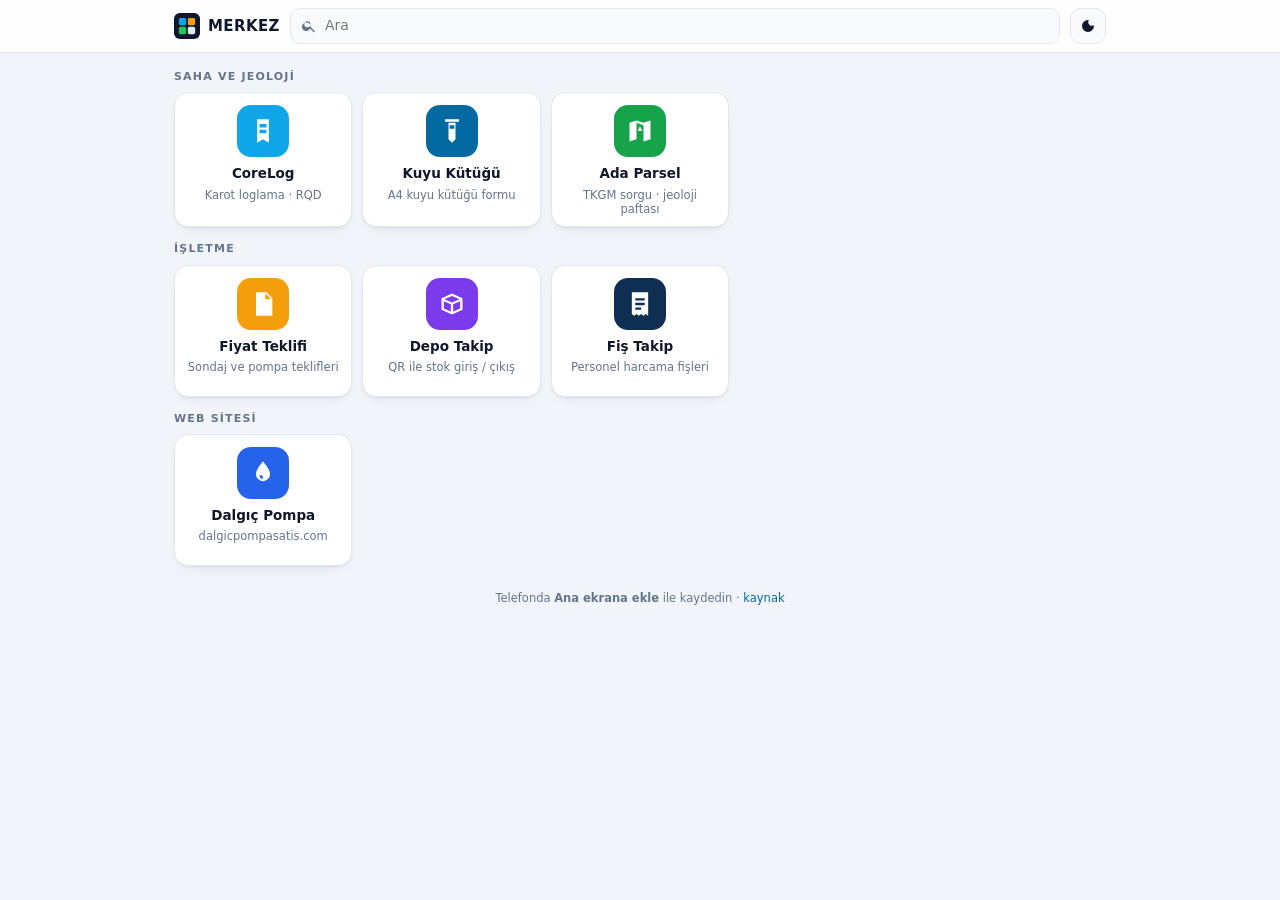
==== commit b1428299: "Fis Takip demo kaldirildi; simge dogrudan canli sisteme gider Co-Authored-By: Claude Fable 5.1 <nore" ====
--- a/index.html
+++ b/index.html
@@ -124,7 +124,6 @@
       <div class="ic" style="background:#0f2f52"><svg viewBox="0 0 24 24"><path d="M5 2h14v20l-2-1.5L15 22l-2-1.5L11 22l-2-1.5L7 22l-2-1.5zm3 5v2h8V7zm0 4v2h8v-2zm0 4v2h5v-2z"/></svg></div>
       <h3>Fiş Takip</h3>
       <div class="sub">Personel harcama fişleri</div>
-      <a class="alt" href="apps/fis-takip/" title="Örnek verilerle, giriş gerektirmez">Demo</a>
     </div>
   </div>
 
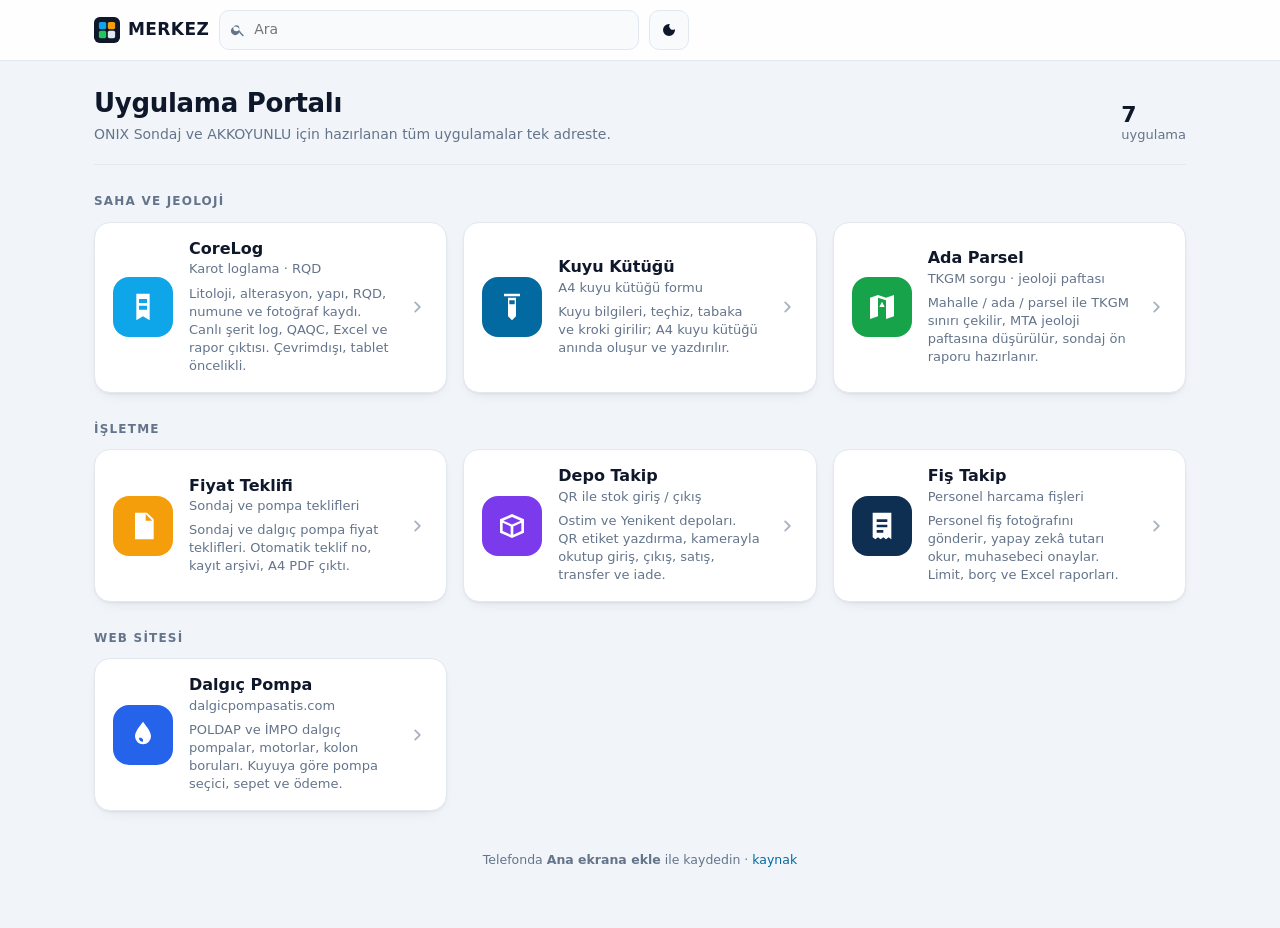
==== commit c0005f68: "Masaustu: yatay aciklamali kartlar ve baslik seridi; mobil izgara korundu Co-Authored-By: Claude Fab" ====
--- a/index.html
+++ b/index.html
@@ -58,6 +58,35 @@
 .empty{display:none;text-align:center;color:var(--muted);padding:30px 0;font-size:13px}
 .foot{margin-top:24px;color:var(--muted);font-size:11.5px;text-align:center}
 .foot a{color:var(--accent)}
+/* ---- Masaüstü: yatay kartlar ---- */
+.hero{display:none}
+.tile .desc{display:none}
+.tile .arrow{display:none}
+@media (min-width:700px){
+  .top-in{max-width:1140px;padding:10px 24px}
+  .brand{font-size:17px}
+  .search{max-width:420px;height:40px}
+  .icon-btn{height:40px;width:40px}
+  .wrap{max-width:1140px;padding:28px 24px 60px}
+  .hero{display:flex;align-items:flex-end;justify-content:space-between;gap:20px;margin:0 0 26px;padding-bottom:20px;border-bottom:1px solid var(--line)}
+  .hero h1{margin:0;font-size:26px;line-height:1.15;font-weight:800;letter-spacing:-.3px}
+  .hero p{margin:6px 0 0;color:var(--muted);font-size:14px}
+  .hero .count{color:var(--muted);font-size:13px;white-space:nowrap}
+  .hero .count b{color:var(--text);font-size:22px;display:block;line-height:1}
+  .sec{margin:28px 0 12px;font-size:12px}
+  .sec:first-of-type{margin-top:0}
+  .grid{grid-template-columns:repeat(auto-fill,minmax(330px,1fr));gap:16px}
+  .tile{flex-direction:row;align-items:center;text-align:left;padding:16px 18px;gap:16px;min-height:0;border-radius:16px}
+  .tile .ic{width:60px;height:60px;border-radius:16px}
+  .tile .ic svg{width:32px;height:32px}
+  .tile .body{flex:1;min-width:0;display:flex;flex-direction:column;gap:3px}
+  .tile h3{font-size:16px;margin:0}
+  .tile .sub{font-size:13px}
+  .tile .desc{display:block;font-size:13px;color:var(--muted);line-height:1.4;margin-top:4px}
+  .tile .arrow{display:block;width:22px;height:22px;fill:var(--muted);flex:none;opacity:.55;transition:transform .15s,opacity .15s}
+  .tile:hover .arrow{transform:translateX(3px);opacity:1;fill:var(--accent)}
+  .foot{margin-top:40px;font-size:12.5px}
+}
 </style>
 </head>
 <body>
@@ -76,6 +105,10 @@
 </header>
 
 <main class="wrap">
+  <div class="hero">
+    <div><h1>Uygulama Portalı</h1><p>ONIX Sondaj ve AKKOYUNLU için hazırlanan tüm uygulamalar tek adreste.</p></div>
+    <div class="count"><b>7</b>uygulama</div>
+  </div>
 
   <div class="sec">Saha ve Jeoloji</div>
   <div class="grid">
@@ -83,22 +116,28 @@
     <div class="tile" data-k="corelog karot loglama rqd jeoteknik numune qaqc litoloji">
       <a class="main" href="apps/corelog/" aria-label="CoreLog"></a>
       <div class="ic" style="background:#0ea5e9"><svg viewBox="0 0 24 24"><path d="M7 2h10v20l-5-3-5 3zM9 6v3h6V6zm0 5v3h6v-3z"/></svg></div>
-      <h3>CoreLog</h3>
+      <div class="body"><h3>CoreLog</h3>
       <div class="sub">Karot loglama · RQD</div>
+      <div class="desc">Litoloji, alterasyon, yapı, RQD, numune ve fotoğraf kaydı. Canlı şerit log, QAQC, Excel ve rapor çıktısı. Çevrimdışı, tablet öncelikli.</div></div>
+      <svg class="arrow" viewBox="0 0 24 24"><path d="M9.3 6.3a1 1 0 0 1 1.4 0l5 5a1 1 0 0 1 0 1.4l-5 5a1 1 0 0 1-1.4-1.4L13.6 12 9.3 7.7a1 1 0 0 1 0-1.4z"/></svg>
     </div>
 
     <div class="tile" data-k="kuyu kütüğü kutugu otomasyon su sondaj a4 form">
       <a class="main" href="apps/kuyu-kutugu/" aria-label="Kuyu Kütüğü"></a>
       <div class="ic" style="background:#0369a1"><svg viewBox="0 0 24 24"><path d="M6 2h12v2H6zm3 3h6v14l-3 3-3-3zm1 2v3h4V7z"/></svg></div>
-      <h3>Kuyu Kütüğü</h3>
+      <div class="body"><h3>Kuyu Kütüğü</h3>
       <div class="sub">A4 kuyu kütüğü formu</div>
+      <div class="desc">Kuyu bilgileri, teçhiz, tabaka ve kroki girilir; A4 kuyu kütüğü anında oluşur ve yazdırılır.</div></div>
+      <svg class="arrow" viewBox="0 0 24 24"><path d="M9.3 6.3a1 1 0 0 1 1.4 0l5 5a1 1 0 0 1 0 1.4l-5 5a1 1 0 0 1-1.4-1.4L13.6 12 9.3 7.7a1 1 0 0 1 0-1.4z"/></svg>
     </div>
 
     <div class="tile" data-k="ada parsel tkgm tapu pafta jeoloji harita sondaj raporu">
       <a class="main" href="apps/ada-parsel/" aria-label="Ada Parsel"></a>
       <div class="ic" style="background:#16a34a"><svg viewBox="0 0 24 24"><path d="M3 5l6-2 6 2 6-2v16l-6 2-6-2-6 2zm6 0v14l6 2V7zM12 8l2 4h-4z"/></svg></div>
-      <h3>Ada Parsel</h3>
+      <div class="body"><h3>Ada Parsel</h3>
       <div class="sub">TKGM sorgu · jeoloji paftası</div>
+      <div class="desc">Mahalle / ada / parsel ile TKGM sınırı çekilir, MTA jeoloji paftasına düşürülür, sondaj ön raporu hazırlanır.</div></div>
+      <svg class="arrow" viewBox="0 0 24 24"><path d="M9.3 6.3a1 1 0 0 1 1.4 0l5 5a1 1 0 0 1 0 1.4l-5 5a1 1 0 0 1-1.4-1.4L13.6 12 9.3 7.7a1 1 0 0 1 0-1.4z"/></svg>
     </div>
   </div>
 
@@ -108,22 +147,28 @@
     <div class="tile" data-k="fiyat teklifi akkoyunlu sondaj pompa pdf teklif">
       <a class="main" href="https://onixsondaj.github.io/fiyat-teklifi/" aria-label="Fiyat Teklifi"></a>
       <div class="ic" style="background:#f59e0b"><svg viewBox="0 0 24 24"><path d="M6 2h9l5 5v15H6zm8 1v5h5zM8 12h8v2H8zm0 4h8v2H8z"/></svg></div>
-      <h3>Fiyat Teklifi</h3>
+      <div class="body"><h3>Fiyat Teklifi</h3>
       <div class="sub">Sondaj ve pompa teklifleri</div>
+      <div class="desc">Sondaj ve dalgıç pompa fiyat teklifleri. Otomatik teklif no, kayıt arşivi, A4 PDF çıktı.</div></div>
+      <svg class="arrow" viewBox="0 0 24 24"><path d="M9.3 6.3a1 1 0 0 1 1.4 0l5 5a1 1 0 0 1 0 1.4l-5 5a1 1 0 0 1-1.4-1.4L13.6 12 9.3 7.7a1 1 0 0 1 0-1.4z"/></svg>
     </div>
 
     <div class="tile" data-k="depo takip stok qr ostim yenikent malzeme">
       <a class="main" href="https://onixsondaj.github.io/depo-takip-/" aria-label="Depo Takip"></a>
       <div class="ic" style="background:#7c3aed"><svg viewBox="0 0 24 24"><path d="M3 7l9-4 9 4v10l-9 4-9-4zm9-1.8L5.5 8 12 10.8 18.5 8zM5 9.6v6.2l6 2.7v-6.2zm14 0-6 2.7v6.2l6-2.7z"/></svg></div>
-      <h3>Depo Takip</h3>
+      <div class="body"><h3>Depo Takip</h3>
       <div class="sub">QR ile stok giriş / çıkış</div>
+      <div class="desc">Ostim ve Yenikent depoları. QR etiket yazdırma, kamerayla okutup giriş, çıkış, satış, transfer ve iade.</div></div>
+      <svg class="arrow" viewBox="0 0 24 24"><path d="M9.3 6.3a1 1 0 0 1 1.4 0l5 5a1 1 0 0 1 0 1.4l-5 5a1 1 0 0 1-1.4-1.4L13.6 12 9.3 7.7a1 1 0 0 1 0-1.4z"/></svg>
     </div>
 
     <div class="tile" data-k="fiş takip fis harcama personel muhasebe limit">
       <a class="main" href="https://fis-takip-2697a.web.app/" aria-label="Fiş Takip"></a>
       <div class="ic" style="background:#0f2f52"><svg viewBox="0 0 24 24"><path d="M5 2h14v20l-2-1.5L15 22l-2-1.5L11 22l-2-1.5L7 22l-2-1.5zm3 5v2h8V7zm0 4v2h8v-2zm0 4v2h5v-2z"/></svg></div>
-      <h3>Fiş Takip</h3>
+      <div class="body"><h3>Fiş Takip</h3>
       <div class="sub">Personel harcama fişleri</div>
+      <div class="desc">Personel fiş fotoğrafını gönderir, yapay zekâ tutarı okur, muhasebeci onaylar. Limit, borç ve Excel raporları.</div></div>
+      <svg class="arrow" viewBox="0 0 24 24"><path d="M9.3 6.3a1 1 0 0 1 1.4 0l5 5a1 1 0 0 1 0 1.4l-5 5a1 1 0 0 1-1.4-1.4L13.6 12 9.3 7.7a1 1 0 0 1 0-1.4z"/></svg>
     </div>
   </div>
 
@@ -133,8 +178,10 @@
     <div class="tile" data-k="dalgıç pompa satış e-ticaret poldap impo">
       <a class="main" href="https://www.dalgicpompasatis.com/" aria-label="Dalgıç Pompa Satış"></a>
       <div class="ic" style="background:#2563eb"><svg viewBox="0 0 24 24"><path d="M12 2c-3 4-6 7.5-6 11a6 6 0 0 0 12 0c0-3.5-3-7-6-11zm0 15a3 3 0 0 1-3-3h2a1 1 0 0 0 1 1z"/></svg></div>
-      <h3>Dalgıç Pompa</h3>
+      <div class="body"><h3>Dalgıç Pompa</h3>
       <div class="sub">dalgicpompasatis.com</div>
+      <div class="desc">POLDAP ve İMPO dalgıç pompalar, motorlar, kolon boruları. Kuyuya göre pompa seçici, sepet ve ödeme.</div></div>
+      <svg class="arrow" viewBox="0 0 24 24"><path d="M9.3 6.3a1 1 0 0 1 1.4 0l5 5a1 1 0 0 1 0 1.4l-5 5a1 1 0 0 1-1.4-1.4L13.6 12 9.3 7.7a1 1 0 0 1 0-1.4z"/></svg>
     </div>
   </div>
 
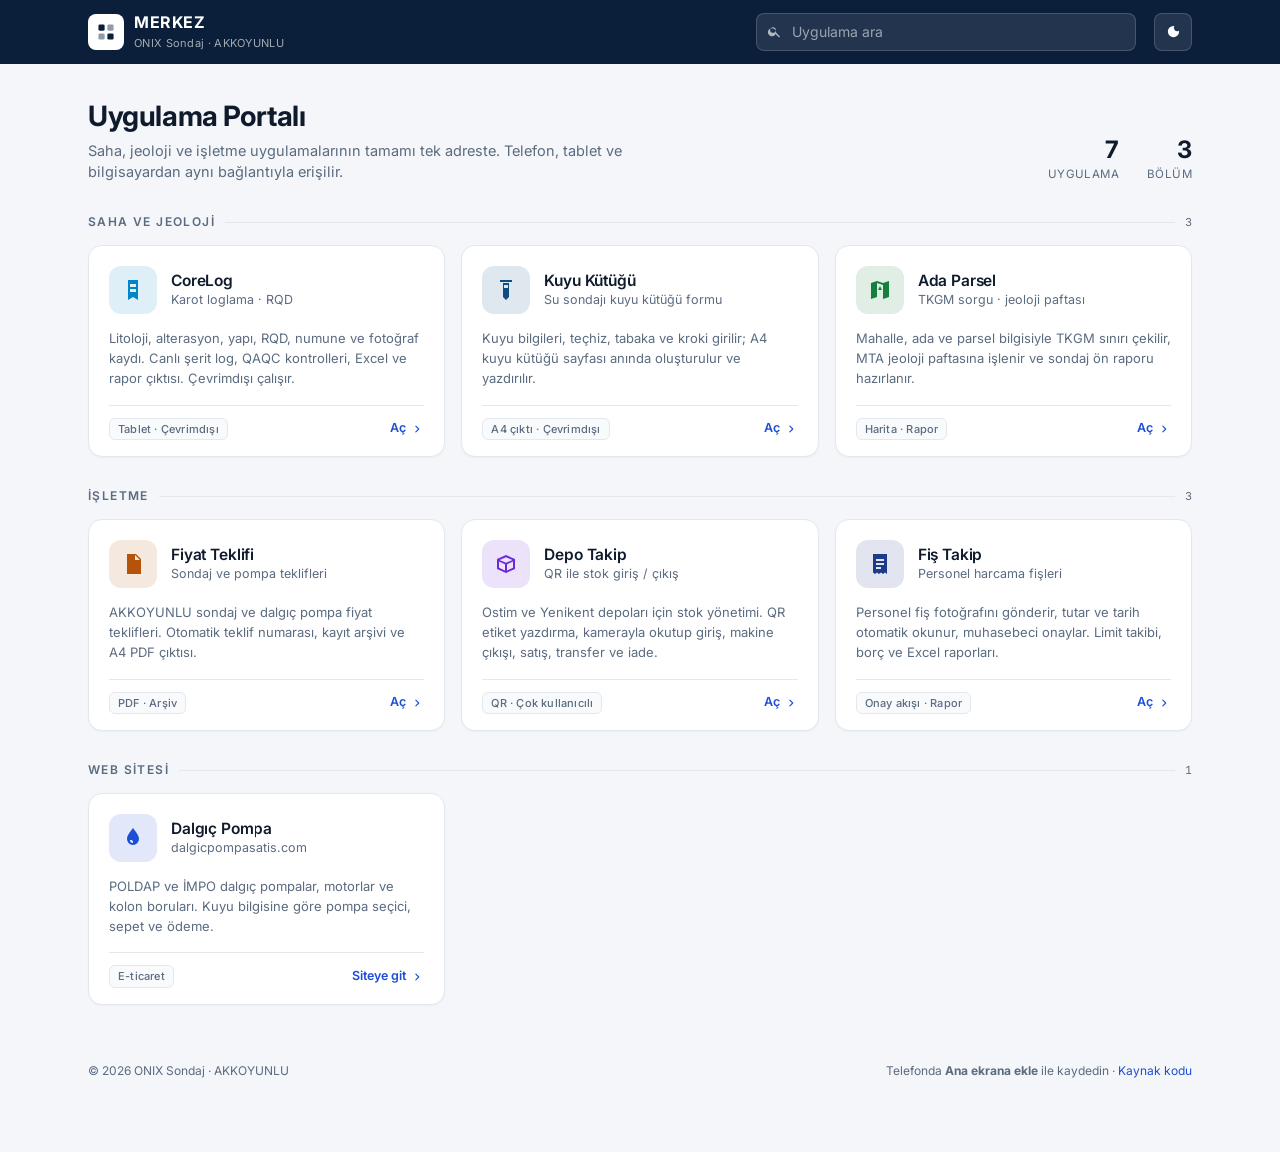
==== commit 4c24f330: "Portal: kurumsal tasarim - lacivert ust bar, Inter, tonlu ikonlar, aciklamali kartlar Co-Authored-By" ====
--- a/index.html
+++ b/index.html
@@ -3,89 +3,118 @@
 <head>
 <meta charset="UTF-8">
 <meta name="viewport" content="width=device-width, initial-scale=1, viewport-fit=cover">
-<meta name="theme-color" content="#0f172a">
+<meta name="theme-color" content="#0b1f3a">
 <meta name="apple-mobile-web-app-capable" content="yes">
 <meta name="apple-mobile-web-app-title" content="MERKEZ">
 <title>MERKEZ — Uygulama Portalı</title>
-<link rel="icon" href="data:image/svg+xml,%3Csvg xmlns='http://www.w3.org/2000/svg' viewBox='0 0 32 32'%3E%3Crect width='32' height='32' rx='7' fill='%230f172a'/%3E%3Crect x='6' y='6' width='9' height='9' rx='2' fill='%230ea5e9'/%3E%3Crect x='17' y='6' width='9' height='9' rx='2' fill='%23f59e0b'/%3E%3Crect x='6' y='17' width='9' height='9' rx='2' fill='%2322c55e'/%3E%3Crect x='17' y='17' width='9' height='9' rx='2' fill='%23e2e8f0'/%3E%3C/svg%3E">
+<link rel="icon" href="data:image/svg+xml,%3Csvg xmlns='http://www.w3.org/2000/svg' viewBox='0 0 32 32'%3E%3Crect width='32' height='32' rx='7' fill='%230b1f3a'/%3E%3Crect x='7' y='7' width='8' height='8' rx='1.5' fill='%23ffffff'/%3E%3Crect x='17' y='7' width='8' height='8' rx='1.5' fill='%23ffffff' opacity='.55'/%3E%3Crect x='7' y='17' width='8' height='8' rx='1.5' fill='%23ffffff' opacity='.55'/%3E%3Crect x='17' y='17' width='8' height='8' rx='1.5' fill='%23ffffff'/%3E%3C/svg%3E">
+<link rel="preconnect" href="https://fonts.googleapis.com">
+<link rel="preconnect" href="https://fonts.gstatic.com" crossorigin>
+<link href="https://fonts.googleapis.com/css2?family=Inter:wght@400;500;600;700&display=swap" rel="stylesheet">
 <script>try{var th=localStorage.getItem("merkez.theme");if(th==="dark"||th==="light")document.documentElement.dataset.theme=th;}catch(e){}</script>
 <style>
 :root{
-  --bg:#f1f5f9;--panel:#ffffff;--line:#e2e8f0;--text:#0f172a;--muted:#64748b;--soft:#f8fafc;
-  --accent:#0369a1;
-  --shadow:0 1px 2px rgba(15,23,42,.05),0 6px 16px -10px rgba(15,23,42,.18);
+  --bg:#f4f6f9;--panel:#ffffff;--line:#e3e8ef;--line-2:#d5dce6;--text:#0f1b2d;--muted:#5b6b80;--soft:#f8fafc;
+  --navy:#0b1f3a;--navy-2:#122b4f;--accent:#1d4ed8;--accent-soft:#e8efff;
+  --shadow:0 1px 2px rgba(15,27,45,.04);
+  --shadow-hover:0 10px 24px -14px rgba(15,27,45,.28);
 }
 @media (prefers-color-scheme: dark){
   :root:not([data-theme="light"]){
-    --bg:#0b1220;--panel:#111a2e;--line:#243047;--text:#e5e7eb;--muted:#94a3b8;--soft:#0f172a;
-    --shadow:0 1px 2px rgba(0,0,0,.4),0 8px 20px -12px rgba(0,0,0,.6);
+    --bg:#0c1220;--panel:#121a2b;--line:#1f2a3d;--line-2:#2a3750;--text:#e6ebf2;--muted:#8d9bb0;--soft:#0f1626;
+    --navy:#0a1730;--navy-2:#0f2140;--accent:#7aa2ff;--accent-soft:#182642;
+    --shadow:0 1px 2px rgba(0,0,0,.3);--shadow-hover:0 12px 28px -14px rgba(0,0,0,.7);
   }
 }
 :root[data-theme="dark"]{
-  --bg:#0b1220;--panel:#111a2e;--line:#243047;--text:#e5e7eb;--muted:#94a3b8;--soft:#0f172a;
-  --shadow:0 1px 2px rgba(0,0,0,.4),0 8px 20px -12px rgba(0,0,0,.6);
+  --bg:#0c1220;--panel:#121a2b;--line:#1f2a3d;--line-2:#2a3750;--text:#e6ebf2;--muted:#8d9bb0;--soft:#0f1626;
+  --navy:#0a1730;--navy-2:#0f2140;--accent:#7aa2ff;--accent-soft:#182642;
+  --shadow:0 1px 2px rgba(0,0,0,.3);--shadow-hover:0 12px 28px -14px rgba(0,0,0,.7);
 }
 *{box-sizing:border-box}
-html,body{margin:0;background:var(--bg);color:var(--text);font:14px/1.4 system-ui,-apple-system,"Segoe UI",Roboto,sans-serif;-webkit-text-size-adjust:100%}
+html,body{margin:0;background:var(--bg);color:var(--text);font:14px/1.5 Inter,system-ui,-apple-system,"Segoe UI",Roboto,sans-serif;-webkit-text-size-adjust:100%;-webkit-font-smoothing:antialiased}
 a{color:inherit;text-decoration:none}
-
-.top{position:sticky;top:0;z-index:5;background:color-mix(in srgb,var(--panel) 90%,transparent);backdrop-filter:blur(10px);border-bottom:1px solid var(--line)}
-.top-in{max-width:960px;margin:0 auto;padding:8px 14px;display:flex;align-items:center;gap:10px}
-.brand{display:flex;align-items:center;gap:8px;font-weight:800;font-size:15px;letter-spacing:.4px;flex:none}
-.brand svg{width:26px;height:26px}
-.search{flex:1;min-width:0;display:flex;align-items:center;gap:6px;background:var(--soft);border:1px solid var(--line);border-radius:10px;padding:0 10px;height:36px}
-.search input{flex:1;border:0;background:transparent;color:inherit;font:inherit;font-size:14px;outline:none;min-width:0}
-.search svg{width:16px;height:16px;fill:var(--muted);flex:none}
-.icon-btn{height:36px;width:36px;flex:none;border:1px solid var(--line);background:var(--soft);border-radius:10px;color:inherit;cursor:pointer;display:inline-flex;align-items:center;justify-content:center;padding:0;font:inherit}
-.icon-btn svg{width:16px;height:16px;fill:currentColor}
-
-.wrap{max-width:960px;margin:0 auto;padding:12px 14px 40px}
-.sec{margin:14px 0 8px;font-size:11px;text-transform:uppercase;letter-spacing:1.2px;color:var(--muted);font-weight:700}
-.sec:first-child{margin-top:4px}
-.grid{display:grid;grid-template-columns:repeat(auto-fill,minmax(150px,1fr));gap:10px}
-@media (max-width:520px){.grid{grid-template-columns:repeat(3,1fr);gap:8px}.tile{padding:10px 6px 8px;min-height:118px;gap:4px}.ic{width:44px;height:44px;border-radius:12px}.ic svg{width:24px;height:24px}.tile h3{font-size:12.5px}.tile .sub{font-size:10.5px}.tile .alt{font-size:10px;padding:1px 7px}}
-.tile{position:relative;background:var(--panel);border:1px solid var(--line);border-radius:14px;padding:12px 10px 10px;display:flex;flex-direction:column;align-items:center;text-align:center;gap:6px;box-shadow:var(--shadow);transition:transform .12s,border-color .12s;min-height:132px}
+svg{display:block}
+
+/* ---------- Üst bar ---------- */
+.top{position:sticky;top:0;z-index:5;background:var(--navy);color:#fff}
+.top-in{max-width:1160px;margin:0 auto;padding:10px 16px;display:flex;align-items:center;gap:12px}
+.brand{display:flex;align-items:center;gap:10px;flex:none}
+.brand .mark{width:30px;height:30px;border-radius:7px;background:#fff;display:grid;place-items:center;flex:none}
+.brand .mark svg{width:18px;height:18px}
+.brand .t{font-weight:700;font-size:15px;letter-spacing:.6px;line-height:1.1}
+.brand .s{display:none;font-size:11px;color:rgba(255,255,255,.62);letter-spacing:.3px;margin-top:2px}
+.search{flex:1;min-width:0;display:flex;align-items:center;gap:8px;background:rgba(255,255,255,.1);border:1px solid rgba(255,255,255,.16);border-radius:8px;padding:0 10px;height:36px;transition:background .15s,border-color .15s}
+.search:focus-within{background:rgba(255,255,255,.16);border-color:rgba(255,255,255,.4)}
+.search input{flex:1;border:0;background:transparent;color:#fff;font:inherit;font-size:14px;outline:none;min-width:0}
+.search input::placeholder{color:rgba(255,255,255,.55)}
+.search svg{width:15px;height:15px;fill:rgba(255,255,255,.65);flex:none}
+.icon-btn{height:36px;width:36px;flex:none;border:1px solid rgba(255,255,255,.16);background:rgba(255,255,255,.1);border-radius:8px;color:#fff;cursor:pointer;display:inline-flex;align-items:center;justify-content:center;padding:0}
+.icon-btn:hover{background:rgba(255,255,255,.18)}
+.icon-btn svg{width:15px;height:15px;fill:currentColor}
+
+/* ---------- İçerik ---------- */
+.wrap{max-width:1160px;margin:0 auto;padding:16px 16px 48px}
+.hero{display:none}
+.sec{display:flex;align-items:center;gap:10px;margin:18px 0 10px}
+.sec:first-of-type{margin-top:2px}
+.sec h2{margin:0;font-size:11px;letter-spacing:1.4px;text-transform:uppercase;color:var(--muted);font-weight:600;white-space:nowrap}
+.sec .rule{flex:1;height:1px;background:var(--line)}
+.sec .n{font-size:11px;color:var(--muted);font-variant-numeric:tabular-nums}
+
+.grid{display:grid;grid-template-columns:repeat(3,1fr);gap:8px}
+.tile{position:relative;background:var(--panel);border:1px solid var(--line);border-radius:12px;padding:12px 6px 10px;display:flex;flex-direction:column;align-items:center;text-align:center;gap:5px;box-shadow:var(--shadow);transition:transform .12s,border-color .12s,box-shadow .12s}
 .tile:active{transform:scale(.97)}
-@media (hover:hover){.tile:hover{transform:translateY(-2px);border-color:color-mix(in srgb,var(--accent) 45%,var(--line))}}
 .tile.hide{display:none}
-.tile .main{position:absolute;inset:0;border-radius:14px}
-.ic{width:52px;height:52px;border-radius:14px;display:grid;place-items:center;color:#fff;flex:none}
-.ic svg{width:28px;height:28px;fill:currentColor}
-.tile h3{margin:2px 0 0;font-size:13.5px;line-height:1.2;font-weight:700}
-.tile .sub{color:var(--muted);font-size:11.5px;line-height:1.25}
-.tile .alt{position:relative;z-index:1;margin-top:auto;font-size:11px;color:var(--accent);border:1px solid color-mix(in srgb,var(--accent) 35%,var(--line));border-radius:999px;padding:2px 9px;background:var(--soft)}
-.tile .ext{position:absolute;top:8px;right:8px;width:14px;height:14px;fill:var(--muted);opacity:.6}
+.tile .main{position:absolute;inset:0;border-radius:inherit;z-index:1}
+.ic{width:44px;height:44px;border-radius:11px;display:grid;place-items:center;flex:none;color:var(--c);background:color-mix(in srgb,var(--c) 13%,var(--panel))}
+.ic svg{width:22px;height:22px;fill:currentColor}
+.tile h3{margin:2px 0 0;font-size:12.5px;line-height:1.2;font-weight:600}
+.tile .sub{color:var(--muted);font-size:10.5px;line-height:1.3}
+.tile .desc,.tile .foot-row{display:none}
 .empty{display:none;text-align:center;color:var(--muted);padding:30px 0;font-size:13px}
-.foot{margin-top:24px;color:var(--muted);font-size:11.5px;text-align:center}
+.foot{margin-top:28px;color:var(--muted);font-size:11.5px;text-align:center;line-height:1.6}
+.foot span{display:block}
 .foot a{color:var(--accent)}
-/* ---- Masaüstü: yatay kartlar ---- */
-.hero{display:none}
-.tile .desc{display:none}
-.tile .arrow{display:none}
-@media (min-width:700px){
-  .top-in{max-width:1140px;padding:10px 24px}
-  .brand{font-size:17px}
-  .search{max-width:420px;height:40px}
-  .icon-btn{height:40px;width:40px}
-  .wrap{max-width:1140px;padding:28px 24px 60px}
-  .hero{display:flex;align-items:flex-end;justify-content:space-between;gap:20px;margin:0 0 26px;padding-bottom:20px;border-bottom:1px solid var(--line)}
-  .hero h1{margin:0;font-size:26px;line-height:1.15;font-weight:800;letter-spacing:-.3px}
-  .hero p{margin:6px 0 0;color:var(--muted);font-size:14px}
-  .hero .count{color:var(--muted);font-size:13px;white-space:nowrap}
-  .hero .count b{color:var(--text);font-size:22px;display:block;line-height:1}
-  .sec{margin:28px 0 12px;font-size:12px}
-  .sec:first-of-type{margin-top:0}
-  .grid{grid-template-columns:repeat(auto-fill,minmax(330px,1fr));gap:16px}
-  .tile{flex-direction:row;align-items:center;text-align:left;padding:16px 18px;gap:16px;min-height:0;border-radius:16px}
-  .tile .ic{width:60px;height:60px;border-radius:16px}
-  .tile .ic svg{width:32px;height:32px}
-  .tile .body{flex:1;min-width:0;display:flex;flex-direction:column;gap:3px}
-  .tile h3{font-size:16px;margin:0}
-  .tile .sub{font-size:13px}
-  .tile .desc{display:block;font-size:13px;color:var(--muted);line-height:1.4;margin-top:4px}
-  .tile .arrow{display:block;width:22px;height:22px;fill:var(--muted);flex:none;opacity:.55;transition:transform .15s,opacity .15s}
-  .tile:hover .arrow{transform:translateX(3px);opacity:1;fill:var(--accent)}
-  .foot{margin-top:40px;font-size:12.5px}
+
+/* ---------- Masaüstü ---------- */
+@media (min-width:720px){
+  .top-in{padding:12px 28px;gap:18px}
+  .brand .mark{width:36px;height:36px;border-radius:8px}
+  .brand .mark svg{width:22px;height:22px}
+  .brand .t{font-size:16px}
+  .brand .s{display:block}
+  .search{max-width:380px;margin-left:auto;height:38px}
+  .icon-btn{height:38px;width:38px}
+
+  .wrap{padding:36px 28px 72px}
+  .hero{display:flex;align-items:flex-end;justify-content:space-between;gap:24px;margin:0 0 30px}
+  .hero h1{margin:0;font-size:28px;line-height:1.15;font-weight:700;letter-spacing:-.4px}
+  .hero p{margin:8px 0 0;color:var(--muted);font-size:14.5px;max-width:560px}
+  .hero .stats{display:flex;gap:28px}
+  .hero .stat{text-align:right}
+  .hero .stat b{display:block;font-size:24px;line-height:1;font-weight:700;letter-spacing:-.4px}
+  .hero .stat span{font-size:11.5px;color:var(--muted);letter-spacing:.4px;text-transform:uppercase}
+
+  .sec{margin:30px 0 14px}
+  .sec h2{font-size:12px}
+  .grid{grid-template-columns:repeat(auto-fill,minmax(340px,1fr));gap:16px}
+  .tile{flex-direction:column;align-items:stretch;text-align:left;padding:20px 20px 16px;gap:0;border-radius:14px}
+  .tile:hover{border-color:var(--line-2);box-shadow:var(--shadow-hover);transform:translateY(-2px)}
+  .tile .head{display:flex;align-items:center;gap:14px}
+  .ic{width:48px;height:48px;border-radius:12px}
+  .ic svg{width:24px;height:24px}
+  .tile .body{flex:1;min-width:0;display:flex;flex-direction:column;gap:2px}
+  .tile h3{font-size:15.5px;margin:0;letter-spacing:-.15px}
+  .tile .sub{font-size:12.5px}
+  .tile .desc{display:block;font-size:13px;color:var(--muted);line-height:1.55;margin:14px 0 0}
+  .tile .foot-row{display:flex;align-items:center;justify-content:space-between;margin-top:16px;padding-top:12px;border-top:1px solid var(--line)}
+  .tile .badge{font-size:11px;font-weight:500;color:var(--muted);background:var(--soft);border:1px solid var(--line);border-radius:6px;padding:2px 8px;letter-spacing:.2px}
+  .tile .go{display:inline-flex;align-items:center;gap:4px;font-size:12.5px;font-weight:600;color:var(--accent)}
+  .tile .go svg{width:14px;height:14px;fill:currentColor;transition:transform .15s}
+  .tile:hover .go svg{transform:translateX(3px)}
+  .foot{margin-top:56px;display:flex;justify-content:space-between;text-align:left;font-size:12px}
+  .foot span{display:inline}
 }
 </style>
 </head>
@@ -93,101 +122,117 @@
 <header class="top">
   <div class="top-in">
     <a class="brand" href="./" aria-label="MERKEZ">
-      <svg viewBox="0 0 32 32" aria-hidden="true"><rect width="32" height="32" rx="7" fill="#0f172a"/><rect x="6" y="6" width="9" height="9" rx="2" fill="#0ea5e9"/><rect x="17" y="6" width="9" height="9" rx="2" fill="#f59e0b"/><rect x="6" y="17" width="9" height="9" rx="2" fill="#22c55e"/><rect x="17" y="17" width="9" height="9" rx="2" fill="#e2e8f0"/></svg>
-      <span>MERKEZ</span>
+      <span class="mark"><svg viewBox="0 0 32 32" aria-hidden="true"><rect x="5" y="5" width="9" height="9" rx="2" fill="#0b1f3a"/><rect x="18" y="5" width="9" height="9" rx="2" fill="#0b1f3a" opacity=".45"/><rect x="5" y="18" width="9" height="9" rx="2" fill="#0b1f3a" opacity=".45"/><rect x="18" y="18" width="9" height="9" rx="2" fill="#0b1f3a"/></svg></span>
+      <span><span class="t">MERKEZ</span><span class="s">ONIX Sondaj · AKKOYUNLU</span></span>
     </a>
     <label class="search">
       <svg viewBox="0 0 24 24"><path d="M15.5 14h-.8l-.3-.3A6.5 6.5 0 1 0 14 15.5l.3.3v.8l5 5 1.5-1.5-5-5zm-6 0a4.5 4.5 0 1 1 0-9 4.5 4.5 0 0 1 0 9z"/></svg>
-      <input id="q" type="search" placeholder="Ara" autocomplete="off">
+      <input id="q" type="search" placeholder="Uygulama ara" autocomplete="off">
     </label>
-    <button class="icon-btn" id="theme" title="Açık / koyu tema"><svg viewBox="0 0 24 24"><path d="M12 3a9 9 0 1 0 9 9c0-.5 0-.9-.1-1.3A5.5 5.5 0 0 1 13.3 3.1 9 9 0 0 0 12 3z"/></svg></button>
+    <button class="icon-btn" id="theme" title="Açık / koyu tema" aria-label="Tema"><svg viewBox="0 0 24 24"><path d="M12 3a9 9 0 1 0 9 9c0-.5 0-.9-.1-1.3A5.5 5.5 0 0 1 13.3 3.1 9 9 0 0 0 12 3z"/></svg></button>
   </div>
 </header>
 
 <main class="wrap">
   <div class="hero">
-    <div><h1>Uygulama Portalı</h1><p>ONIX Sondaj ve AKKOYUNLU için hazırlanan tüm uygulamalar tek adreste.</p></div>
-    <div class="count"><b>7</b>uygulama</div>
-  </div>
-
-  <div class="sec">Saha ve Jeoloji</div>
+    <div>
+      <h1>Uygulama Portalı</h1>
+      <p>Saha, jeoloji ve işletme uygulamalarının tamamı tek adreste. Telefon, tablet ve bilgisayardan aynı bağlantıyla erişilir.</p>
+    </div>
+    <div class="stats">
+      <div class="stat"><b>7</b><span>Uygulama</span></div>
+      <div class="stat"><b>3</b><span>Bölüm</span></div>
+    </div>
+  </div>
+
+  <div class="sec"><h2>Saha ve Jeoloji</h2><span class="rule"></span><span class="n">3</span></div>
   <div class="grid">
 
-    <div class="tile" data-k="corelog karot loglama rqd jeoteknik numune qaqc litoloji">
+    <div class="tile" data-k="corelog karot loglama rqd jeoteknik numune qaqc litoloji tablet">
       <a class="main" href="apps/corelog/" aria-label="CoreLog"></a>
-      <div class="ic" style="background:#0ea5e9"><svg viewBox="0 0 24 24"><path d="M7 2h10v20l-5-3-5 3zM9 6v3h6V6zm0 5v3h6v-3z"/></svg></div>
-      <div class="body"><h3>CoreLog</h3>
-      <div class="sub">Karot loglama · RQD</div>
-      <div class="desc">Litoloji, alterasyon, yapı, RQD, numune ve fotoğraf kaydı. Canlı şerit log, QAQC, Excel ve rapor çıktısı. Çevrimdışı, tablet öncelikli.</div></div>
-      <svg class="arrow" viewBox="0 0 24 24"><path d="M9.3 6.3a1 1 0 0 1 1.4 0l5 5a1 1 0 0 1 0 1.4l-5 5a1 1 0 0 1-1.4-1.4L13.6 12 9.3 7.7a1 1 0 0 1 0-1.4z"/></svg>
+      <div class="head">
+        <div class="ic" style="--c:#0284c7"><svg viewBox="0 0 24 24"><path d="M7 2h10v20l-5-3-5 3zM9 6v3h6V6zm0 5v3h6v-3z"/></svg></div>
+        <div class="body"><h3>CoreLog</h3><div class="sub">Karot loglama · RQD</div></div>
+      </div>
+      <div class="desc">Litoloji, alterasyon, yapı, RQD, numune ve fotoğraf kaydı. Canlı şerit log, QAQC kontrolleri, Excel ve rapor çıktısı. Çevrimdışı çalışır.</div>
+      <div class="foot-row"><span class="badge">Tablet · Çevrimdışı</span><span class="go">Aç <svg viewBox="0 0 24 24"><path d="M9.3 6.3a1 1 0 0 1 1.4 0l5 5a1 1 0 0 1 0 1.4l-5 5a1 1 0 0 1-1.4-1.4L13.6 12 9.3 7.7a1 1 0 0 1 0-1.4z"/></svg></span></div>
     </div>
 
     <div class="tile" data-k="kuyu kütüğü kutugu otomasyon su sondaj a4 form">
       <a class="main" href="apps/kuyu-kutugu/" aria-label="Kuyu Kütüğü"></a>
-      <div class="ic" style="background:#0369a1"><svg viewBox="0 0 24 24"><path d="M6 2h12v2H6zm3 3h6v14l-3 3-3-3zm1 2v3h4V7z"/></svg></div>
-      <div class="body"><h3>Kuyu Kütüğü</h3>
-      <div class="sub">A4 kuyu kütüğü formu</div>
-      <div class="desc">Kuyu bilgileri, teçhiz, tabaka ve kroki girilir; A4 kuyu kütüğü anında oluşur ve yazdırılır.</div></div>
-      <svg class="arrow" viewBox="0 0 24 24"><path d="M9.3 6.3a1 1 0 0 1 1.4 0l5 5a1 1 0 0 1 0 1.4l-5 5a1 1 0 0 1-1.4-1.4L13.6 12 9.3 7.7a1 1 0 0 1 0-1.4z"/></svg>
+      <div class="head">
+        <div class="ic" style="--c:#0f4c81"><svg viewBox="0 0 24 24"><path d="M6 2h12v2H6zm3 3h6v14l-3 3-3-3zm1 2v3h4V7z"/></svg></div>
+        <div class="body"><h3>Kuyu Kütüğü</h3><div class="sub">Su sondajı kuyu kütüğü formu</div></div>
+      </div>
+      <div class="desc">Kuyu bilgileri, teçhiz, tabaka ve kroki girilir; A4 kuyu kütüğü sayfası anında oluşturulur ve yazdırılır.</div>
+      <div class="foot-row"><span class="badge">A4 çıktı · Çevrimdışı</span><span class="go">Aç <svg viewBox="0 0 24 24"><path d="M9.3 6.3a1 1 0 0 1 1.4 0l5 5a1 1 0 0 1 0 1.4l-5 5a1 1 0 0 1-1.4-1.4L13.6 12 9.3 7.7a1 1 0 0 1 0-1.4z"/></svg></span></div>
     </div>
 
     <div class="tile" data-k="ada parsel tkgm tapu pafta jeoloji harita sondaj raporu">
       <a class="main" href="apps/ada-parsel/" aria-label="Ada Parsel"></a>
-      <div class="ic" style="background:#16a34a"><svg viewBox="0 0 24 24"><path d="M3 5l6-2 6 2 6-2v16l-6 2-6-2-6 2zm6 0v14l6 2V7zM12 8l2 4h-4z"/></svg></div>
-      <div class="body"><h3>Ada Parsel</h3>
-      <div class="sub">TKGM sorgu · jeoloji paftası</div>
-      <div class="desc">Mahalle / ada / parsel ile TKGM sınırı çekilir, MTA jeoloji paftasına düşürülür, sondaj ön raporu hazırlanır.</div></div>
-      <svg class="arrow" viewBox="0 0 24 24"><path d="M9.3 6.3a1 1 0 0 1 1.4 0l5 5a1 1 0 0 1 0 1.4l-5 5a1 1 0 0 1-1.4-1.4L13.6 12 9.3 7.7a1 1 0 0 1 0-1.4z"/></svg>
-    </div>
-  </div>
-
-  <div class="sec">İşletme</div>
+      <div class="head">
+        <div class="ic" style="--c:#15803d"><svg viewBox="0 0 24 24"><path d="M3 5l6-2 6 2 6-2v16l-6 2-6-2-6 2zm6 0v14l6 2V7zM12 8l2 4h-4z"/></svg></div>
+        <div class="body"><h3>Ada Parsel</h3><div class="sub">TKGM sorgu · jeoloji paftası</div></div>
+      </div>
+      <div class="desc">Mahalle, ada ve parsel bilgisiyle TKGM sınırı çekilir, MTA jeoloji paftasına işlenir ve sondaj ön raporu hazırlanır.</div>
+      <div class="foot-row"><span class="badge">Harita · Rapor</span><span class="go">Aç <svg viewBox="0 0 24 24"><path d="M9.3 6.3a1 1 0 0 1 1.4 0l5 5a1 1 0 0 1 0 1.4l-5 5a1 1 0 0 1-1.4-1.4L13.6 12 9.3 7.7a1 1 0 0 1 0-1.4z"/></svg></span></div>
+    </div>
+  </div>
+
+  <div class="sec"><h2>İşletme</h2><span class="rule"></span><span class="n">3</span></div>
   <div class="grid">
 
     <div class="tile" data-k="fiyat teklifi akkoyunlu sondaj pompa pdf teklif">
       <a class="main" href="https://onixsondaj.github.io/fiyat-teklifi/" aria-label="Fiyat Teklifi"></a>
-      <div class="ic" style="background:#f59e0b"><svg viewBox="0 0 24 24"><path d="M6 2h9l5 5v15H6zm8 1v5h5zM8 12h8v2H8zm0 4h8v2H8z"/></svg></div>
-      <div class="body"><h3>Fiyat Teklifi</h3>
-      <div class="sub">Sondaj ve pompa teklifleri</div>
-      <div class="desc">Sondaj ve dalgıç pompa fiyat teklifleri. Otomatik teklif no, kayıt arşivi, A4 PDF çıktı.</div></div>
-      <svg class="arrow" viewBox="0 0 24 24"><path d="M9.3 6.3a1 1 0 0 1 1.4 0l5 5a1 1 0 0 1 0 1.4l-5 5a1 1 0 0 1-1.4-1.4L13.6 12 9.3 7.7a1 1 0 0 1 0-1.4z"/></svg>
+      <div class="head">
+        <div class="ic" style="--c:#b45309"><svg viewBox="0 0 24 24"><path d="M6 2h9l5 5v15H6zm8 1v5h5zM8 12h8v2H8zm0 4h8v2H8z"/></svg></div>
+        <div class="body"><h3>Fiyat Teklifi</h3><div class="sub">Sondaj ve pompa teklifleri</div></div>
+      </div>
+      <div class="desc">AKKOYUNLU sondaj ve dalgıç pompa fiyat teklifleri. Otomatik teklif numarası, kayıt arşivi ve A4 PDF çıktısı.</div>
+      <div class="foot-row"><span class="badge">PDF · Arşiv</span><span class="go">Aç <svg viewBox="0 0 24 24"><path d="M9.3 6.3a1 1 0 0 1 1.4 0l5 5a1 1 0 0 1 0 1.4l-5 5a1 1 0 0 1-1.4-1.4L13.6 12 9.3 7.7a1 1 0 0 1 0-1.4z"/></svg></span></div>
     </div>
 
     <div class="tile" data-k="depo takip stok qr ostim yenikent malzeme">
       <a class="main" href="https://onixsondaj.github.io/depo-takip-/" aria-label="Depo Takip"></a>
-      <div class="ic" style="background:#7c3aed"><svg viewBox="0 0 24 24"><path d="M3 7l9-4 9 4v10l-9 4-9-4zm9-1.8L5.5 8 12 10.8 18.5 8zM5 9.6v6.2l6 2.7v-6.2zm14 0-6 2.7v6.2l6-2.7z"/></svg></div>
-      <div class="body"><h3>Depo Takip</h3>
-      <div class="sub">QR ile stok giriş / çıkış</div>
-      <div class="desc">Ostim ve Yenikent depoları. QR etiket yazdırma, kamerayla okutup giriş, çıkış, satış, transfer ve iade.</div></div>
-      <svg class="arrow" viewBox="0 0 24 24"><path d="M9.3 6.3a1 1 0 0 1 1.4 0l5 5a1 1 0 0 1 0 1.4l-5 5a1 1 0 0 1-1.4-1.4L13.6 12 9.3 7.7a1 1 0 0 1 0-1.4z"/></svg>
+      <div class="head">
+        <div class="ic" style="--c:#6d28d9"><svg viewBox="0 0 24 24"><path d="M3 7l9-4 9 4v10l-9 4-9-4zm9-1.8L5.5 8 12 10.8 18.5 8zM5 9.6v6.2l6 2.7v-6.2zm14 0-6 2.7v6.2l6-2.7z"/></svg></div>
+        <div class="body"><h3>Depo Takip</h3><div class="sub">QR ile stok giriş / çıkış</div></div>
+      </div>
+      <div class="desc">Ostim ve Yenikent depoları için stok yönetimi. QR etiket yazdırma, kamerayla okutup giriş, makine çıkışı, satış, transfer ve iade.</div>
+      <div class="foot-row"><span class="badge">QR · Çok kullanıcılı</span><span class="go">Aç <svg viewBox="0 0 24 24"><path d="M9.3 6.3a1 1 0 0 1 1.4 0l5 5a1 1 0 0 1 0 1.4l-5 5a1 1 0 0 1-1.4-1.4L13.6 12 9.3 7.7a1 1 0 0 1 0-1.4z"/></svg></span></div>
     </div>
 
     <div class="tile" data-k="fiş takip fis harcama personel muhasebe limit">
       <a class="main" href="https://fis-takip-2697a.web.app/" aria-label="Fiş Takip"></a>
-      <div class="ic" style="background:#0f2f52"><svg viewBox="0 0 24 24"><path d="M5 2h14v20l-2-1.5L15 22l-2-1.5L11 22l-2-1.5L7 22l-2-1.5zm3 5v2h8V7zm0 4v2h8v-2zm0 4v2h5v-2z"/></svg></div>
-      <div class="body"><h3>Fiş Takip</h3>
-      <div class="sub">Personel harcama fişleri</div>
-      <div class="desc">Personel fiş fotoğrafını gönderir, yapay zekâ tutarı okur, muhasebeci onaylar. Limit, borç ve Excel raporları.</div></div>
-      <svg class="arrow" viewBox="0 0 24 24"><path d="M9.3 6.3a1 1 0 0 1 1.4 0l5 5a1 1 0 0 1 0 1.4l-5 5a1 1 0 0 1-1.4-1.4L13.6 12 9.3 7.7a1 1 0 0 1 0-1.4z"/></svg>
-    </div>
-  </div>
-
-  <div class="sec">Web Sitesi</div>
+      <div class="head">
+        <div class="ic" style="--c:#1e3a8a"><svg viewBox="0 0 24 24"><path d="M5 2h14v20l-2-1.5L15 22l-2-1.5L11 22l-2-1.5L7 22l-2-1.5zm3 5v2h8V7zm0 4v2h8v-2zm0 4v2h5v-2z"/></svg></div>
+        <div class="body"><h3>Fiş Takip</h3><div class="sub">Personel harcama fişleri</div></div>
+      </div>
+      <div class="desc">Personel fiş fotoğrafını gönderir, tutar ve tarih otomatik okunur, muhasebeci onaylar. Limit takibi, borç ve Excel raporları.</div>
+      <div class="foot-row"><span class="badge">Onay akışı · Rapor</span><span class="go">Aç <svg viewBox="0 0 24 24"><path d="M9.3 6.3a1 1 0 0 1 1.4 0l5 5a1 1 0 0 1 0 1.4l-5 5a1 1 0 0 1-1.4-1.4L13.6 12 9.3 7.7a1 1 0 0 1 0-1.4z"/></svg></span></div>
+    </div>
+  </div>
+
+  <div class="sec"><h2>Web Sitesi</h2><span class="rule"></span><span class="n">1</span></div>
   <div class="grid">
 
     <div class="tile" data-k="dalgıç pompa satış e-ticaret poldap impo">
       <a class="main" href="https://www.dalgicpompasatis.com/" aria-label="Dalgıç Pompa Satış"></a>
-      <div class="ic" style="background:#2563eb"><svg viewBox="0 0 24 24"><path d="M12 2c-3 4-6 7.5-6 11a6 6 0 0 0 12 0c0-3.5-3-7-6-11zm0 15a3 3 0 0 1-3-3h2a1 1 0 0 0 1 1z"/></svg></div>
-      <div class="body"><h3>Dalgıç Pompa</h3>
-      <div class="sub">dalgicpompasatis.com</div>
-      <div class="desc">POLDAP ve İMPO dalgıç pompalar, motorlar, kolon boruları. Kuyuya göre pompa seçici, sepet ve ödeme.</div></div>
-      <svg class="arrow" viewBox="0 0 24 24"><path d="M9.3 6.3a1 1 0 0 1 1.4 0l5 5a1 1 0 0 1 0 1.4l-5 5a1 1 0 0 1-1.4-1.4L13.6 12 9.3 7.7a1 1 0 0 1 0-1.4z"/></svg>
-    </div>
-  </div>
-
-  <div class="empty" id="empty">Aramanıza uyan uygulama yok.</div>
-
-  <footer class="foot">Telefonda <b>Ana ekrana ekle</b> ile kaydedin · <a href="https://github.com/ONIXSONDAJ/merkez">kaynak</a></footer>
+      <div class="head">
+        <div class="ic" style="--c:#1d4ed8"><svg viewBox="0 0 24 24"><path d="M12 2c-3 4-6 7.5-6 11a6 6 0 0 0 12 0c0-3.5-3-7-6-11zm0 15a3 3 0 0 1-3-3h2a1 1 0 0 0 1 1z"/></svg></div>
+        <div class="body"><h3>Dalgıç Pompa</h3><div class="sub">dalgicpompasatis.com</div></div>
+      </div>
+      <div class="desc">POLDAP ve İMPO dalgıç pompalar, motorlar ve kolon boruları. Kuyu bilgisine göre pompa seçici, sepet ve ödeme.</div>
+      <div class="foot-row"><span class="badge">E-ticaret</span><span class="go">Siteye git <svg viewBox="0 0 24 24"><path d="M9.3 6.3a1 1 0 0 1 1.4 0l5 5a1 1 0 0 1 0 1.4l-5 5a1 1 0 0 1-1.4-1.4L13.6 12 9.3 7.7a1 1 0 0 1 0-1.4z"/></svg></span></div>
+    </div>
+  </div>
+
+  <div class="empty" id="empty">Aramanıza uyan uygulama bulunamadı.</div>
+
+  <footer class="foot">
+    <span>© <span id="year"></span> ONIX Sondaj · AKKOYUNLU</span>
+    <span>Telefonda <b>Ana ekrana ekle</b> ile kaydedin · <a href="https://github.com/ONIXSONDAJ/merkez">Kaynak kodu</a></span>
+  </footer>
 </main>
 
 <script>
@@ -203,8 +248,9 @@
     });
     document.querySelectorAll('.sec').forEach(function(s){
       var g = s.nextElementSibling;
-      var any = g && g.querySelector('.tile:not(.hide)');
-      s.style.display = any ? '' : 'none'; if (g) g.style.display = any ? '' : 'none';
+      var vis = g ? g.querySelectorAll('.tile:not(.hide)').length : 0;
+      s.style.display = vis ? '' : 'none'; if (g) g.style.display = vis ? '' : 'none';
+      var n = s.querySelector('.n'); if (n) n.textContent = vis;
     });
     document.getElementById('empty').style.display = n ? 'none' : 'block';
   });
@@ -215,6 +261,7 @@
     document.documentElement.dataset.theme = next;
     try { localStorage.setItem('merkez.theme', next); } catch(e){}
   });
+  document.getElementById('year').textContent = new Date().getFullYear();
 })();
 </script>
 </body>
